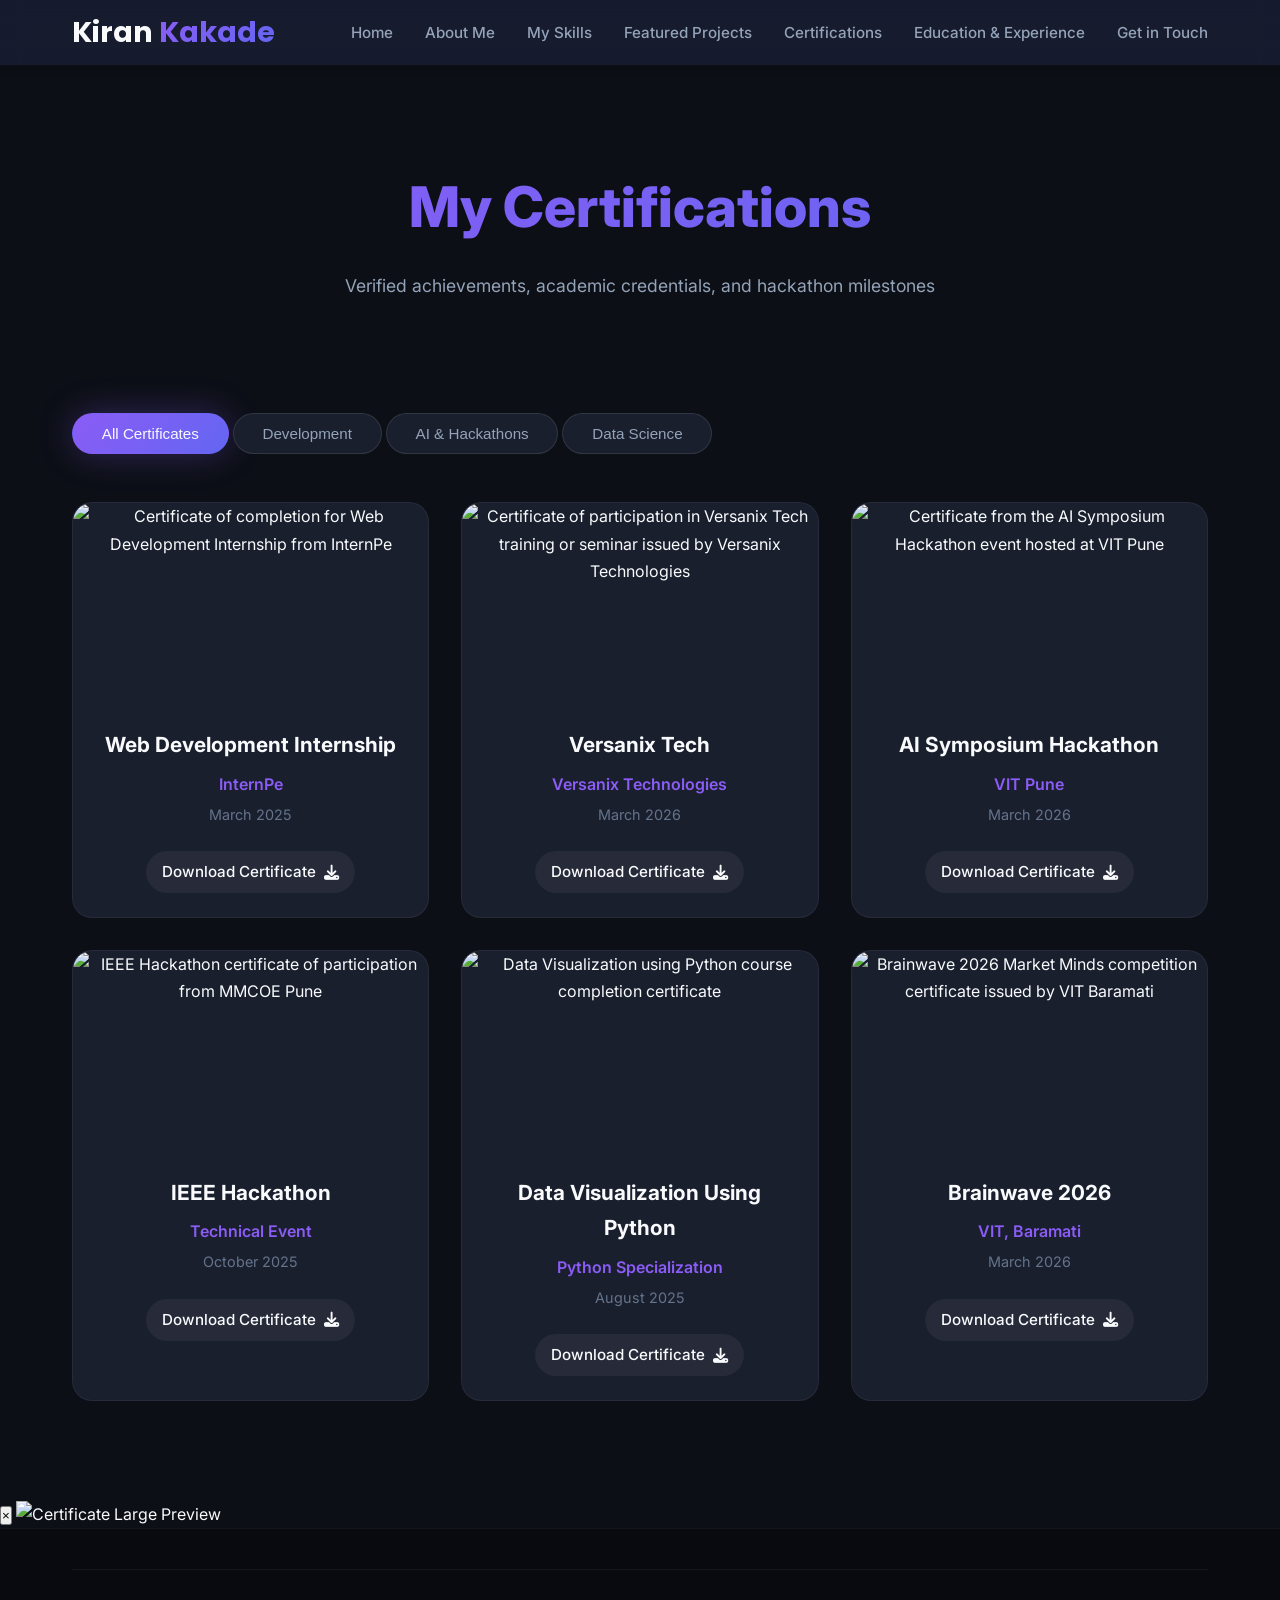
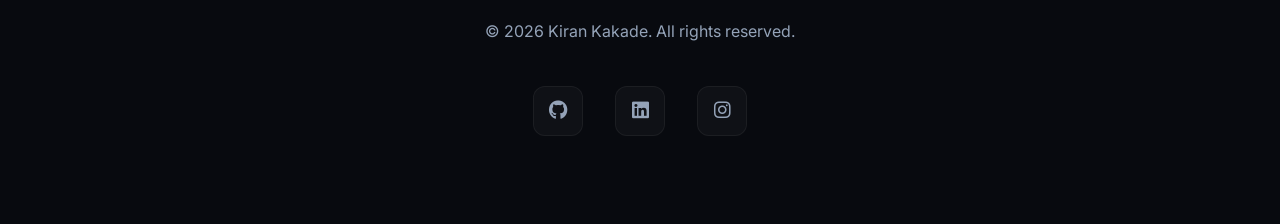
==== certificates.html @ d4ac1c44 "feat: add profile picture kiran.png as website favicon for Google Search results" ====
<!DOCTYPE html>
<html lang="en">

<head>
    <meta charset="UTF-8">
    <meta name="viewport" content="width=device-width, initial-scale=1.0">
    <title>Kiran Kakade | Certifications</title>
    <meta name="description" content="Verified academic certifications, coding credentials, and hackathon achievements of Kiran Kakade.">
    <link rel="icon" type="image/png" href="kiran.png">

    <!-- Google Fonts -->
    <link rel="preconnect" href="https://fonts.googleapis.com">
    <link rel="preconnect" href="https://fonts.gstatic.com" crossorigin>
    <link
        href="https://fonts.googleapis.com/css2?family=Poppins:wght@300;400;500;600;700;800&family=Inter:wght@300;400;500;600;700&display=swap"
        rel="stylesheet">

    <!-- Font Awesome -->
    <link rel="stylesheet" href="https://cdnjs.cloudflare.com/ajax/libs/font-awesome/6.4.0/css/all.min.css">

    <!-- Premium Stylesheet -->
    <link rel="stylesheet" href="style.css">
    
    <style>
        /* Specific Page Hero Style */
        .cert-hero {
            padding-top: 10rem;
            padding-bottom: 3rem;
            text-align: center;
        }
        
        .cert-hero h1 {
            font-size: 3.5rem;
            font-weight: 800;
            background: var(--primary-gradient);
            -webkit-background-clip: text;
            -webkit-text-fill-color: transparent;
            background-clip: text;
            margin-bottom: 1rem;
        }
        
        @media (max-width: 768px) {
            .cert-hero h1 {
                font-size: 2.5rem;
            }
        }
    </style>
</head>

<body>
    <!-- Navbar -->
    <nav class="navbar">
        <div class="container">
            <a href="index.html" class="logo">Kiran <span>Kakade</span></a>

            <ul class="nav-menu">
                <li><a href="index.html#home">Home</a></li>
                <li><a href="index.html#about">About Me</a></li>
                <li><a href="index.html#skills">My Skills</a></li>
                <li><a href="index.html#projects">Featured Projects</a></li>
                <li><a href="certificates.html" class="active">Certifications</a></li>
                <li><a href="index.html#experience">Education & Experience</a></li>
                <li><a href="index.html#contact">Get in Touch</a></li>
            </ul>


            <div class="hamburger">
                <span></span>
                <span></span>
                <span></span>
            </div>
        </div>
    </nav>

    <!-- Hero Header -->
    <header class="cert-hero">
        <div class="container">
            <h1>My Certifications</h1>
            <p class="section-subtitle">Verified achievements, academic credentials, and hackathon milestones</p>
        </div>
    </header>

    <!-- Certifications Gallery Section -->
    <main class="certificates" style="padding-top: 1rem;">
        <div class="container">
            
            <!-- Category Filter Tabs -->
            <div class="filter-container">
                <button class="filter-btn active" data-filter="all">All Certificates</button>
                <button class="filter-btn" data-filter="dev">Development</button>
                <button class="filter-btn" data-filter="ai-hackathon">AI & Hackathons</button>
                <button class="filter-btn" data-filter="data-science">Data Science</button>
            </div>

            <!-- Gallery Grid -->
            <div class="certificates-grid">
                <!-- Certificate 1: InternPe -->
                <div class="certificate-card" data-category="dev">
                    <div class="certificate-image">
                        <img src="internpe-completion-certificate.jpg" alt="Certificate of completion for Web Development Internship from InternPe">
                        <div class="cert-overlay">
                            <button class="overlay-btn view-cert-trigger" data-img="internpe-completion-certificate.jpg" aria-label="View Certificate"><i class="fas fa-eye"></i></button>
                        </div>
                    </div>
                    <div class="cert-info">
                        <h3>Web Development Internship</h3>
                        <p class="issuer">InternPe</p>
                        <p class="date">March 2025</p>
                        <a href="internpe-completion-certificate.jpg" download="InternPe_Web_Development_Certificate.jpg"
                            class="cert-link">Download Certificate <i class="fas fa-download"></i></a>
                    </div>
                </div>

                <!-- Certificate 2: Versanix Tech -->
                <div class="certificate-card" data-category="dev">
                    <div class="certificate-image">
                        <img src="versanix-tech-certificate.jpeg" alt="Certificate of participation in Versanix Tech training or seminar issued by Versanix Technologies">
                        <div class="cert-overlay">
                            <button class="overlay-btn view-cert-trigger" data-img="versanix-tech-certificate.jpeg" aria-label="View Certificate"><i class="fas fa-eye"></i></button>
                        </div>
                    </div>
                    <div class="cert-info">
                        <h3>Versanix Tech</h3>
                        <p class="issuer">Versanix Technologies</p>
                        <p class="date">March 2026</p>
                        <a href="versanix-tech-certificate.jpeg" download="Versanix_Tech_Certificate.jpeg"
                            class="cert-link">Download Certificate <i class="fas fa-download"></i></a>
                    </div>
                </div>

                <!-- Certificate 3: AI Symposium Hackathon -->
                <div class="certificate-card" data-category="ai-hackathon">
                    <div class="certificate-image">
                        <img src="vit-hackathon-certificate.jpeg" alt="Certificate from the AI Symposium Hackathon event hosted at VIT Pune">
                        <div class="cert-overlay">
                            <button class="overlay-btn view-cert-trigger" data-img="vit-hackathon-certificate.jpeg" aria-label="View Certificate"><i class="fas fa-eye"></i></button>
                        </div>
                    </div>
                    <div class="cert-info">
                        <h3>AI Symposium Hackathon</h3>
                        <p class="issuer">VIT Pune</p>
                        <p class="date">March 2026</p>
                        <a href="vit-hackathon-certificate.jpeg" download="AI_Symposium_Hackathon_Certificate.jpeg"
                            class="cert-link">Download Certificate <i class="fas fa-download"></i></a>
                    </div>
                </div>

                <!-- Certificate 4: IEEE Hackathon -->
                <div class="certificate-card" data-category="ai-hackathon">
                    <div class="certificate-image">
                        <img src="ieee-hackathon-certificate.jpg" alt="IEEE Hackathon certificate of participation from MMCOE Pune">
                        <div class="cert-overlay">
                            <button class="overlay-btn view-cert-trigger" data-img="ieee-hackathon-certificate.jpg" aria-label="View Certificate"><i class="fas fa-eye"></i></button>
                        </div>
                    </div>
                    <div class="cert-info">
                        <h3>IEEE Hackathon</h3>
                        <p class="issuer">Technical Event</p>
                        <p class="date">October 2025</p>
                        <a href="ieee-hackathon-certificate.jpg" download="IEEE_Hackathon_Certificate.jpg" class="cert-link">Download Certificate <i
                                class="fas fa-download"></i></a>
                    </div>
                </div>

                <!-- Certificate 5: Data Visualization Python -->
                <div class="certificate-card" data-category="data-science">
                    <div class="certificate-image">
                        <img src="data-visualization-python-certificate.png" alt="Data Visualization using Python course completion certificate">
                        <div class="cert-overlay">
                            <button class="overlay-btn view-cert-trigger" data-img="data-visualization-python-certificate.png" aria-label="View Certificate"><i class="fas fa-eye"></i></button>
                        </div>
                    </div>
                    <div class="cert-info">
                        <h3>Data Visualization Using Python</h3>
                        <p class="issuer">Python Specialization</p>
                        <p class="date">August 2025</p>
                        <a href="data-visualization-python-certificate.png"
                            download="Data_Visualization_Using_Python_Certificate.png" class="cert-link">Download Certificate <i
                                class="fas fa-download"></i></a>
                    </div>
                </div>

                <!-- Certificate 6: Brainwave Market Minds -->
                <div class="certificate-card" data-category="ai-hackathon">
                    <div class="certificate-image">
                        <img src="vidya-pratishthan-market-minds-certificate.jpeg" alt="Brainwave 2026 Market Minds competition certificate issued by VIT Baramati">
                        <div class="cert-overlay">
                            <button class="overlay-btn view-cert-trigger" data-img="vidya-pratishthan-market-minds-certificate.jpeg" aria-label="View Certificate"><i class="fas fa-eye"></i></button>
                        </div>
                    </div>
                    <div class="cert-info">
                        <h3>Brainwave 2026</h3>
                        <p class="issuer">VIT, Baramati</p>
                        <p class="date">March 2026</p>
                        <a href="vidya-pratishthan-market-minds-certificate.jpeg" download="Brainwave_2026_Certificate.jpeg"
                            class="cert-link">Download Certificate <i class="fas fa-download"></i></a>
                    </div>
                </div>
            </div>
        </div>
    </main>

    <!-- Lightbox Modal -->
    <div class="lightbox-modal" id="lightboxModal">
        <div class="lightbox-content">
            <button class="lightbox-close" id="lightboxClose" aria-label="Close Lightbox">&times;</button>
            <img src="" alt="Certificate Large Preview" class="lightbox-img" id="lightboxImg">
        </div>
    </div>

    <!-- Footer -->
    <footer>
        <div class="container">
            <div class="footer-bottom">
                <p>&copy; <span id="copyright-year"></span> Kiran Kakade. All rights reserved.</p>
                <div class="footer-icons">
                    <a href="https://github.com/kakadekiran7875" target="_blank"><i class="fab fa-github"></i></a>
                    <a href="https://www.linkedin.com/in/kiran-kakade-1a30ab2aa" target="_blank"><i
                            class="fab fa-linkedin"></i></a>
                    <a href="https://www.instagram.com/kakade_kiran_2211_/" target="_blank"><i
                            class="fab fa-instagram"></i></a>
                </div>
            </div>
        </div>
    </footer>

    <!-- Scroll to Top -->
    <a href="#" class="scroll-to-top"><i class="fas fa-arrow-up"></i></a>

    <!-- Scripts -->
    <script>
        // Hamburger Menu Toggle
        const hamburger = document.querySelector('.hamburger');
        const navMenu = document.querySelector('.nav-menu');

        hamburger.addEventListener('click', () => {
            hamburger.classList.toggle('active');
            navMenu.classList.toggle('active');
        });

        document.querySelectorAll('.nav-menu a').forEach(link => {
            link.addEventListener('click', () => {
                hamburger.classList.remove('active');
                navMenu.classList.remove('active');
            });
        });


        // Dynamic Copyright Year
        document.getElementById('copyright-year').textContent = new Date().getFullYear();

        // Navbar & Scroll to Top Visibility
        window.addEventListener('scroll', () => {
            const navbar = document.querySelector('.navbar');
            const scrollToTop = document.querySelector('.scroll-to-top');
            
            if (window.scrollY > 50) {
                navbar.classList.add('scrolled');
            } else {
                navbar.classList.remove('scrolled');
            }

            if (window.scrollY > 300) {
                scrollToTop.classList.add('visible');
            } else {
                scrollToTop.classList.remove('visible');
            }
        });

        // Category Filtering Logic
        const filterBtns = document.querySelectorAll('.filter-btn');
        const certCards = document.querySelectorAll('.certificate-card');

        filterBtns.forEach(btn => {
            btn.addEventListener('click', () => {
                // Set active button style
                filterBtns.forEach(b => b.classList.remove('active'));
                btn.classList.add('active');

                const filterValue = btn.getAttribute('data-filter');

                certCards.forEach(card => {
                    const cardCategory = card.getAttribute('data-category');
                    if (filterValue === 'all' || cardCategory === filterValue) {
                        card.classList.remove('hidden');
                    } else {
                        card.classList.add('hidden');
                    }
                });
            });
        });

        // Lightbox Modal Logic
        const lightboxModal = document.getElementById('lightboxModal');
        const lightboxImg = document.getElementById('lightboxImg');
        const lightboxClose = document.getElementById('lightboxClose');
        const viewCertTriggers = document.querySelectorAll('.view-cert-trigger');

        viewCertTriggers.forEach(trigger => {
            trigger.addEventListener('click', (e) => {
                e.stopPropagation();
                const imgSrc = trigger.getAttribute('data-img');
                lightboxImg.src = imgSrc;
                lightboxModal.classList.add('active');
                document.body.style.overflow = 'hidden'; // Stop scrolling behind modal
            });
        });

        // Click image inside certificate image wrapper as well to trigger lightbox
        document.querySelectorAll('.certificate-image img').forEach(img => {
            img.style.cursor = 'zoom-in';
            img.addEventListener('click', () => {
                const imgSrc = img.getAttribute('src');
                lightboxImg.src = imgSrc;
                lightboxModal.classList.add('active');
                document.body.style.overflow = 'hidden';
            });
        });

        // Close lightbox modal
        function closeLightbox() {
            lightboxModal.classList.remove('active');
            document.body.style.overflow = '';
        }

        lightboxClose.addEventListener('click', closeLightbox);
        lightboxModal.addEventListener('click', (e) => {
            if (e.target === lightboxModal || e.target.classList.contains('lightbox-content')) {
                closeLightbox();
            }
        });
        
        // Escape key to close modal
        document.addEventListener('keydown', (e) => {
            if (e.key === 'Escape' && lightboxModal.classList.contains('active')) {
                closeLightbox();
            }
        });
    </script>
</body>

</html>
---- style.css ----
/* Import Google Font */
@import url('https://fonts.googleapis.com/css2?family=Poppins:wght@300;400;500;600;700;800&family=Inter:wght@300;400;500;600;700&display=swap');

/* CSS Variables */
:root {
    --background-color: #0c0f16;
    --background-secondary: #080a0f;
    --card-color: #1a1f2e;
    --card-hover: #22293d;
    --primary-color: #8b5cf6;
    --primary-gradient: linear-gradient(135deg, #8b5cf6 0%, #6366f1 100%);
    --accent-gradient: linear-gradient(135deg, #e5e7eb 0%, #9ca3af 100%);
    --blue-gradient: linear-gradient(135deg, #cbd5e1 0%, #94a3b8 100%);
    --green-gradient: linear-gradient(135deg, #2dd4bf 0%, #10b981 100%);
    --text-color: #f8fafc;
    --text-secondary: #94a3b8;
    --text-muted: #64748b;
    --shadow-sm: 0 2px 10px rgba(0, 0, 0, 0.2);
    --shadow-md: 0 4px 25px rgba(0, 0, 0, 0.4);
    --shadow-lg: 0 10px 50px rgba(0, 0, 0, 0.6);
    --shadow-glow: 0 0 35px rgba(139, 92, 246, 0.3);
    --transition: all 0.4s cubic-bezier(0.25, 1, 0.5, 1);
}

/* Global Styles */
* {
    margin: 0;
    padding: 0;
    box-sizing: border-box;
}

html {
    scroll-behavior: smooth;
    overflow-x: hidden;
}

body {
    font-family: 'Inter', 'Poppins', sans-serif;
    background: var(--background-color);
    color: var(--text-color);
    line-height: 1.7;
    overflow-x: hidden;
}

.container {
    max-width: 1200px;
    margin: 0 auto;
    padding: 0 2rem;
}

/* Section Styling */
section {
    padding: 5rem 0;
    position: relative;
}

section h2 {
    text-align: center;
    font-size: 3rem;
    font-weight: 800;
    margin-bottom: 1rem;
    background: var(--primary-gradient);
    -webkit-background-clip: text;
    -webkit-text-fill-color: transparent;
    background-clip: text;
    position: relative;
}

.section-subtitle {
    text-align: center;
    color: var(--text-secondary);
    font-size: 1.1rem;
    margin-bottom: 3rem;
    font-weight: 400;
}

/* Navbar */
.navbar {
    position: fixed;
    top: 0;
    left: 0;
    width: 100%;
    z-index: 1000;
    transition: var(--transition);
    background: rgba(26, 31, 53, 0.8);
    backdrop-filter: blur(10px);
    box-shadow: 0 2px 10px rgba(0, 0, 0, 0.1);
    padding: 0.5rem 0;
}

.navbar .container {
    display: flex;
    justify-content: space-between;
    align-items: center;
}

.navbar.scrolled {
    background: rgba(26, 31, 53, 0.95);
    backdrop-filter: blur(20px);
    box-shadow: var(--shadow-md);
    border-bottom: 1px solid rgba(255, 255, 255, 0.1);
}

.logo {
    font-size: 1.8rem;
    font-weight: 700;
    color: var(--text-color);
    text-decoration: none;
    font-family: 'Poppins', sans-serif;
}

.logo span {
    background: var(--primary-gradient);
    -webkit-background-clip: text;
    -webkit-text-fill-color: transparent;
    background-clip: text;
}

.nav-menu {
    display: flex;
    list-style: none;
    gap: 2rem;
}

.nav-menu li a {
    color: var(--text-secondary);
    text-decoration: none;
    font-weight: 500;
    font-size: 0.95rem;
    transition: var(--transition);
    position: relative;
    padding: 0.5rem 0;
}

.nav-menu li a::after {
    content: '';
    position: absolute;
    bottom: 0;
    left: 0;
    width: 0;
    height: 2px;
    background: var(--primary-gradient);
    transition: width 0.3s ease;
}

.nav-menu li a:hover {
    color: var(--text-color);
}

.nav-menu li a:hover::after {
    width: 100%;
}

/* Hamburger Menu */
.hamburger {
    display: none;
    flex-direction: column;
    cursor: pointer;
    gap: 5px;
}

.hamburger span {
    width: 25px;
    height: 3px;
    background: var(--text-color);
    border-radius: 3px;
    transition: var(--transition);
}

.hamburger.active span:nth-child(1) {
    transform: rotate(45deg) translate(8px, 8px);
}

.hamburger.active span:nth-child(2) {
    opacity: 0;
}

.hamburger.active span:nth-child(3) {
    transform: rotate(-45deg) translate(7px, -7px);
}

/* Hero Section */
.hero {
    min-height: 100vh;
    display: flex;
    align-items: center;
    justify-content: center;
    text-align: center;
    position: relative;
    overflow: hidden;
    background: var(--background-color);
    padding: 2rem;
}

.hero-background {
    position: absolute;
    top: 0;
    left: 0;
    width: 100%;
    height: 100%;
    z-index: 0;
    overflow: hidden;
}

.gradient-circle {
    position: absolute;
    border-radius: 50%;
    filter: blur(80px);
    opacity: 0.3;
    animation: float 20s infinite ease-in-out;
}

.circle-1 {
    width: 500px;
    height: 500px;
    background: linear-gradient(135deg, rgba(139, 92, 246, 0.6), rgba(99, 102, 241, 0.6));
    top: -10%;
    left: -10%;
    animation-delay: 0s;
}

.circle-2 {
    width: 400px;
    height: 400px;
    background: linear-gradient(135deg, rgba(56, 189, 248, 0.5), rgba(45, 212, 191, 0.5));
    bottom: -10%;
    right: -10%;
    animation-delay: 5s;
}

.circle-3 {
    width: 350px;
    height: 350px;
    background: linear-gradient(135deg, rgba(16, 185, 129, 0.4), rgba(14, 165, 233, 0.4));
    top: 50%;
    left: 50%;
    transform: translate(-50%, -50%);
    animation-delay: 10s;
}

@keyframes float {
    0%, 100% { transform: translate(0, 0) scale(1); }
    25% { transform: translate(20px, -20px) scale(1.05); }
    50% { transform: translate(30px, -30px) scale(1.1); }
    75% { transform: translate(-20px, 20px) scale(0.9); }
}

.hero-content {
    position: relative;
    z-index: 1;
    max-width: 900px;
}

.hero-greeting {
    font-size: 1.3rem;
    color: var(--text-secondary);
    margin-bottom: 1rem;
    font-weight: 400;
}

.hero-content h1 {
    font-size: 4.5rem;
    font-weight: 800;
    margin-bottom: 1.5rem;
    line-height: 1.2;
}

.hero .highlight {
    background: var(--primary-gradient);
    -webkit-background-clip: text;
    -webkit-text-fill-color: transparent;
    background-clip: text;
    display: inline-block;
}

.typewriter {
    font-size: 1.5rem;
    color: var(--text-secondary);
    margin-bottom: 1rem;
    font-weight: 500;
    min-height: 2rem;
}

.hero-description {
    font-size: 1.1rem;
    color: var(--text-muted);
    margin-bottom: 2.5rem;
    max-width: 600px;
    margin-left: auto;
    margin-right: auto;
}

.hero-buttons {
    display: flex;
    gap: 1.5rem;
    justify-content: center;
    flex-wrap: wrap;
    margin-bottom: 3rem;
}

.btn {
    padding: 1rem 2.5rem;
    border-radius: 50px;
    text-decoration: none;
    font-weight: 600;
    font-size: 1rem;
    transition: var(--transition);
    display: inline-flex;
    align-items: center;
    gap: 0.5rem;
    border: none;
    cursor: pointer;
}

.btn-primary {
    background: var(--primary-gradient);
    color: var(--text-color);
    box-shadow: var(--shadow-glow);
}

.btn-primary:hover {
    transform: translateY(-3px);
    box-shadow: 0 10px 40px rgba(102, 126, 234, 0.6);
}

.btn-secondary {
    background: transparent;
    color: var(--text-color);
    border: 2px solid rgba(255, 255, 255, 0.2);
}

.btn-secondary:hover {
    background: rgba(255, 255, 255, 0.1);
    border-color: rgba(255, 255, 255, 0.4);
    transform: translateY(-3px);
}

.btn-download {
    background: var(--green-gradient);
    color: var(--text-color);
}

.btn-download:hover {
    transform: translateY(-3px);
    box-shadow: 0 10px 30px rgba(67, 233, 123, 0.4);
}

.btn-linkedin {
    background: #0077b5;
    color: #fff;
    border: none;
    box-shadow: 0 0 15px rgba(0, 119, 181, 0.3);
}

.btn-linkedin:hover {
    transform: translateY(-3px);
    box-shadow: 0 10px 30px rgba(0, 119, 181, 0.5);
    background: #0088cc;
}

.hero-socials {
    display: flex;
    gap: 2rem;
    justify-content: center;
}

.hero-socials a {
    width: 55px;
    height: 55px;
    background: rgba(255, 255, 255, 0.03);
    border: 1px solid rgba(255, 255, 255, 0.05);
    border-radius: 12px;
    display: flex;
    align-items: center;
    justify-content: center;
    color: var(--text-secondary);
    transition: all 0.4s cubic-bezier(0.175, 0.885, 0.32, 1.275);
    text-decoration: none;
    font-size: 1.4rem;
}

/* Branded Hover Effects for Hero Socials */
.hero-socials a:hover {
    transform: translateY(-8px) scale(1.1);
    color: #fff;
    border-color: transparent;
}

.hero-socials a[href*="github"]:hover {
    background: #333;
    box-shadow: 0 0 20px rgba(51, 51, 51, 0.4);
}

.hero-socials a[href*="linkedin"]:hover {
    background: #0077b5;
    box-shadow: 0 0 20px rgba(0, 119, 181, 0.4);
}

.hero-socials a[href*="instagram"]:hover {
    background: linear-gradient(45deg, #f09433 0%, #e6683c 25%, #dc2743 50%, #cc2366 75%, #bc1888 100%);
    box-shadow: 0 0 20px rgba(220, 39, 67, 0.4);
}

.scroll-indicator {
    position: absolute;
    bottom: 2rem;
    left: 50%;
    transform: translateX(-50%);
    display: flex;
    flex-direction: column;
    gap: 5px;
    opacity: 0.5;
}

.scroll-indicator span {
    width: 2px;
    height: 15px;
    background: var(--text-secondary);
    animation: scroll 1.5s infinite;
}

.scroll-indicator span:nth-child(2) {
    animation-delay: 0.2s;
}

.scroll-indicator span:nth-child(3) {
    animation-delay: 0.4s;
}

@keyframes scroll {
    0%, 100% { opacity: 0.3; transform: scaleY(0.5); }
    50% { opacity: 1; transform: scaleY(1); }
}

/* About Section */
.about-content {
    display: grid;
    grid-template-columns: 1fr 2fr;
    align-items: start;
    gap: 4rem;
}

.profile-section {
    position: relative;
}

.profile-image {
    position: relative;
    width: 320px;
    max-width: 100%;
    margin: 0 auto;
}

.profile-image img {
    width: 100%;
    height: auto;
    border-radius: 8px;
    display: block;
    border: 1px solid var(--primary-color);
    box-shadow: var(--shadow-lg);
    transition: var(--transition);
    filter: brightness(1.05) contrast(1.02);
}

.profile-image:hover img {
    transform: translateY(-5px);
    box-shadow: 0 10px 40px rgba(139, 92, 246, 0.4);
}

.profile-overlay {
    position: absolute;
    top: 50%;
    left: 50%;
    transform: translate(-50%, -50%);
    width: 80px;
    height: 80px;
    background: var(--primary-gradient);
    border-radius: 50%;
    display: flex;
    align-items: center;
    justify-content: center;
    opacity: 0;
    transition: var(--transition);
}

.profile-image:hover .profile-overlay {
    opacity: 0.9;
}

.profile-overlay i {
    font-size: 2rem;
    color: var(--text-color);
}

.about-text h3 {
    font-size: 2rem;
    margin-bottom: 1.5rem;
    background: var(--blue-gradient);
    -webkit-background-clip: text;
    -webkit-text-fill-color: transparent;
    background-clip: text;
}

.about-text p {
    color: var(--text-secondary);
    font-size: 1.05rem;
    margin-bottom: 1rem;
    line-height: 1.8;
}

.about-stats {
    display: grid;
    grid-template-columns: repeat(4, 1fr);
    gap: 1.5rem;
    margin: 2.5rem 0;
}

.stat-item {
    background: var(--card-color);
    padding: 1.5rem;
    border-radius: 15px;
    text-align: center;
    transition: var(--transition);
    border: 1px solid rgba(255, 255, 255, 0.05);
}

.stat-item:hover {
    background: var(--card-hover);
    transform: translateY(-5px);
    box-shadow: var(--shadow-md);
}

.stat-item i {
    font-size: 2rem;
    background: var(--primary-gradient);
    -webkit-background-clip: text;
    -webkit-text-fill-color: transparent;
    background-clip: text;
    margin-bottom: 0.5rem;
}

.stat-item h4 {
    font-size: 2rem;
    font-weight: 700;
    margin-bottom: 0.3rem;
    color: var(--text-color);
}

.stat-item p {
    font-size: 0.9rem;
    color: var(--text-muted);
    margin: 0;
}

/* Skills Section */
.skills-categories {
    display: grid;
    grid-template-columns: repeat(auto-fit, minmax(300px, 1fr));
    gap: 2.5rem;
}

.skill-category {
    background: var(--card-color);
    padding: 2rem;
    border-radius: 20px;
    border: 1px solid rgba(255, 255, 255, 0.05);
    transition: var(--transition);
}

.skill-category:hover {
    background: var(--card-hover);
    transform: translateY(-5px);
    box-shadow: var(--shadow-md);
}

.skill-category h3 {
    font-size: 1.3rem;
    margin-bottom: 1.5rem;
    color: var(--text-color);
    display: flex;
    align-items: center;
    gap: 0.8rem;
}

.skill-category h3 i {
    font-size: 1.5rem;
    background: var(--primary-gradient);
    -webkit-background-clip: text;
    -webkit-text-fill-color: transparent;
    background-clip: text;
}

.skills-grid {
    display: grid;
    grid-template-columns: repeat(auto-fill, minmax(100px, 1fr));
    gap: 1rem;
    margin-top: 1rem;
}

.skill-box {
    background: rgba(255, 255, 255, 0.03);
    border: 1px solid rgba(255, 255, 255, 0.05);
    border-radius: 14px;
    padding: 1.2rem 0.8rem;
    display: flex;
    flex-direction: column;
    align-items: center;
    justify-content: center;
    gap: 0.8rem;
    transition: var(--transition);
    cursor: pointer;
    position: relative;
    overflow: hidden;
}

.skill-box::before {
    content: '';
    position: absolute;
    top: -50%;
    left: -50%;
    width: 200%;
    height: 200%;
    background: radial-gradient(circle, rgba(139, 92, 246, 0.15) 0%, transparent 60%);
    opacity: 0;
    transition: var(--transition);
    transform: scale(0.5);
    z-index: 0;
}

.skill-box:hover::before {
    opacity: 1;
    transform: scale(1);
}

.skill-box:hover {
    transform: translateY(-8px);
    background: rgba(255, 255, 255, 0.08);
    border-color: rgba(139, 92, 246, 0.4);
    box-shadow: 0 15px 30px rgba(0, 0, 0, 0.3), inset 0 0 20px rgba(139, 92, 246, 0.1);
}

/* Skill Icons New Logic: Monochrome to Brand Color on Hover */
.skill-icon {
    font-size: 2.5rem;
    color: var(--text-muted); /* Uniform soft color by default */
    transition: all 0.4s cubic-bezier(0.25, 1, 0.5, 1);
    position: relative;
    z-index: 1;
    filter: drop-shadow(0 0 5px rgba(255, 255, 255, 0.05));
}

.skill-box:hover .skill-icon {
    transform: scale(1.15) translateY(-5px);
}

/* Brand colors on hover */
.skill-box:hover .fa-html5 { color: #E34F26; filter: drop-shadow(0 0 12px rgba(227, 79, 38, 0.6)); }
.skill-box:hover .fa-css3-alt { color: #1572B6; filter: drop-shadow(0 0 12px rgba(21, 114, 182, 0.6)); }
.skill-box:hover .fa-js { color: #F7DF1E; filter: drop-shadow(0 0 12px rgba(247, 223, 30, 0.6)); }
.skill-box:hover .fa-react { color: #61DAFB; filter: drop-shadow(0 0 12px rgba(97, 218, 251, 0.6)); }
.skill-box:hover .fa-bootstrap { color: #7952B3; filter: drop-shadow(0 0 12px rgba(121, 82, 179, 0.6)); }
.skill-box:hover .fa-node-js { color: #339933; filter: drop-shadow(0 0 12px rgba(51, 153, 51, 0.6)); }
.skill-box:hover .fa-database { color: #47A248; filter: drop-shadow(0 0 12px rgba(71, 162, 72, 0.6)); }
.skill-box:hover .fa-java { color: #007396; filter: drop-shadow(0 0 12px rgba(0, 115, 150, 0.6)); }
.skill-box:hover .fa-network-wired { color: #00d2ff; filter: drop-shadow(0 0 12px rgba(0, 210, 255, 0.6)); }
.skill-box:hover .fa-git-alt { color: #F05032; filter: drop-shadow(0 0 12px rgba(240, 80, 50, 0.6)); }
.skill-box:hover .fa-github { color: #ffffff; filter: drop-shadow(0 0 12px rgba(255, 255, 255, 0.6)); }
.skill-box:hover .fa-code { color: #007ACC; filter: drop-shadow(0 0 12px rgba(0, 122, 204, 0.6)); }
.skill-box:hover .fa-python { color: #3776AB; filter: drop-shadow(0 0 12px rgba(55, 118, 171, 0.6)); }

.skill-name {
    font-size: 0.9rem;
    font-weight: 500;
    color: var(--text-secondary);
    position: relative;
    z-index: 1;
    transition: var(--transition);
    text-align: center;
}

.skill-box:hover .skill-name {
    color: var(--text-color);
}

/* AI & Data Skills Section */
.ai-skills {
    background: var(--background-secondary);
}

.text-green {
    color: #10b981 !important;
    background: none !important;
    -webkit-text-fill-color: #10b981 !important;
}

.ai-skills-container {
    display: grid;
    grid-template-columns: repeat(auto-fit, minmax(280px, 1fr));
    gap: 2rem;
    margin-top: 3rem;
}

.ai-skill-card {
    background: rgba(255, 255, 255, 0.03);
    border: 1px solid rgba(16, 185, 129, 0.2);
    border-radius: 16px;
    padding: 2.5rem 2rem;
    transition: var(--transition);
    position: relative;
    overflow: hidden;
    display: flex;
    flex-direction: column;
    align-items: flex-start;
}

.ai-skill-card::before {
    content: '';
    position: absolute;
    top: 0;
    left: 0;
    width: 4px;
    height: 100%;
    background: #10b981;
    transition: var(--transition);
}

.ai-skill-card:hover {
    transform: translateY(-10px);
    background: rgba(16, 185, 129, 0.05);
    border-color: rgba(16, 185, 129, 0.5);
    box-shadow: 0 15px 30px rgba(0, 0, 0, 0.3), 0 0 20px rgba(16, 185, 129, 0.15);
}

.ai-skill-card:hover::before {
    width: 100%;
    opacity: 0.05;
}

.ai-icon-wrapper {
    width: 60px;
    height: 60px;
    background: rgba(16, 185, 129, 0.1);
    border-radius: 12px;
    display: flex;
    align-items: center;
    justify-content: center;
    margin-bottom: 1.5rem;
    border: 1px solid rgba(16, 185, 129, 0.2);
    transition: var(--transition);
}

.ai-skill-card:hover .ai-icon-wrapper {
    background: #10b981;
    border-color: #10b981;
    transform: scale(1.1) rotate(5deg);
    box-shadow: 0 0 15px rgba(16, 185, 129, 0.5);
}

.ai-icon-wrapper i {
    font-size: 1.8rem;
    color: #10b981;
    transition: var(--transition);
}

.ai-skill-card:hover .ai-icon-wrapper i {
    color: #ffffff;
}

.ai-skill-card h3 {
    color: #ffffff;
    font-size: 1.4rem;
    margin-bottom: 1rem;
    font-weight: 600;
}

.ai-skill-card p {
    color: var(--text-secondary);
    font-size: 0.95rem;
    line-height: 1.6;
    margin: 0;
    transition: var(--transition);
}

.ai-skill-card:hover p {
    color: rgba(255, 255, 255, 0.9);
}

/* Projects Section */
.project-filters {
    display: flex;
    justify-content: center;
    gap: 1rem;
    margin-bottom: 3rem;
    flex-wrap: wrap;
}

.filter-btn {
    padding: 0.7rem 1.8rem;
    background: var(--card-color);
    color: var(--text-secondary);
    border: 1px solid rgba(255, 255, 255, 0.1);
    border-radius: 50px;
    cursor: pointer;
    font-weight: 500;
    font-size: 0.95rem;
    transition: var(--transition);
}

.filter-btn:hover {
    background: var(--card-hover);
    color: var(--text-color);
}

.filter-btn.active {
    background: var(--primary-gradient);
    color: var(--text-color);
    border-color: transparent;
    box-shadow: var(--shadow-glow);
}

.projects-grid {
    display: grid;
    grid-template-columns: repeat(auto-fill, minmax(350px, 1fr));
    gap: 2.5rem;
}

.project-card {
    background: rgba(255, 255, 255, 0.03);
    border-radius: 24px;
    overflow: hidden;
    border: 1px solid rgba(255, 255, 255, 0.05);
    transition: all 0.5s cubic-bezier(0.4, 0, 0.2, 1);
    backdrop-filter: blur(10px);
    display: flex;
    flex-direction: column;
    height: 100%;
}

.project-card:hover {
    transform: translateY(-12px) scale(1.02);
    box-shadow: 0 20px 40px rgba(0, 0, 0, 0.4), 0 0 20px rgba(139, 92, 246, 0.1);
    border-color: rgba(139, 92, 246, 0.3);
}

.project-image {
    position: relative;
    overflow: hidden;
    height: 240px;
    background: linear-gradient(135deg, rgba(255, 255, 255, 0.95), rgba(240, 244, 255, 1));
    display: flex;
    align-items: center;
    justify-content: center;
    padding: 2rem;
}

.project-image img {
    width: 100%;
    height: 100%;
    object-fit: contain;
    transition: all 0.6s cubic-bezier(0.4, 0, 0.2, 1);
    filter: drop-shadow(0 10px 15px rgba(0, 0, 0, 0.1));
}

.project-card:hover .project-image img {
    transform: scale(1.1) rotate(2deg);
}

.project-overlay {
    position: absolute;
    top: 0;
    left: 0;
    width: 100%;
    height: 100%;
    background: rgba(0, 0, 0, 0.8);
    display: flex;
    align-items: center;
    justify-content: center;
    gap: 1rem;
    opacity: 0;
    transition: var(--transition);
}

.project-card:hover .project-overlay {
    opacity: 1;
}

.overlay-btn {
    width: 50px;
    height: 50px;
    background: var(--primary-gradient);
    border-radius: 50%;
    display: flex;
    align-items: center;
    justify-content: center;
    color: var(--text-color);
    font-size: 1.2rem;
    transition: var(--transition);
}

.overlay-btn:hover {
    transform: scale(1.2);
    box-shadow: var(--shadow-glow);
}

.project-info {
    padding: 2rem;
}

.project-info h3 {
    font-size: 1.4rem;
    margin-bottom: 0.8rem;
    color: var(--text-color);
}

.project-info p {
    color: var(--text-secondary);
    font-size: 0.95rem;
    line-height: 1.6;
    margin-bottom: 1rem;
}

.tech-stack {
    display: flex;
    flex-wrap: wrap;
    gap: 0.6rem;
    margin: 1.5rem 0;
}

.tech-stack span {
    padding: 0.5rem 1.2rem;
    border-radius: 50px;
    font-size: 0.8rem;
    font-weight: 600;
    letter-spacing: 0.5px;
    transition: all 0.3s ease;
    text-transform: uppercase;
}

/* Violet Theme Tech Stack */
.tech-stack-violet span {
    background: rgba(139, 92, 246, 0.1);
    color: #a78bfa;
    border: 1px solid rgba(139, 92, 246, 0.2);
}

.project-card:hover .tech-stack-violet span {
    background: rgba(139, 92, 246, 0.2);
    border-color: rgba(139, 92, 246, 0.4);
    color: #c4b5fd;
}

/* Green Theme Tech Stack (Agriculture/Environment) */
.tech-stack-green span {
    background: rgba(16, 185, 129, 0.1);
    color: #34d399;
    border: 1px solid rgba(16, 185, 129, 0.2);
}

.project-card:hover .tech-stack-green span {
    background: rgba(16, 185, 129, 0.2);
    border-color: rgba(16, 185, 129, 0.4);
    color: #6ee7b7;
}

/* Blue Theme Tech Stack (Tools/Utilities) */
.tech-stack-blue span {
    background: rgba(14, 165, 233, 0.1);
    color: #38bdf8;
    border: 1px solid rgba(14, 165, 233, 0.2);
}

.project-card:hover .tech-stack-blue span {
    background: rgba(14, 165, 233, 0.2);
    border-color: rgba(14, 165, 233, 0.4);
    color: #7dd3fc;
}

/* Orange Theme Tech Stack (E-Commerce/Business) */
.tech-stack-orange span {
    background: rgba(245, 158, 11, 0.1);
    color: #fbbf24;
    border: 1px solid rgba(245, 158, 11, 0.2);
}

.project-card:hover .tech-stack-orange span {
    background: rgba(245, 158, 11, 0.2);
    border-color: rgba(245, 158, 11, 0.4);
    color: #fcd34d;
}

.btn-demo {
    background: var(--primary-gradient);
    color: var(--text-color) !important;
    padding: 0.8rem 1.8rem;
    border-radius: 50px;
    font-weight: 600;
    display: inline-flex;
    align-items: center;
    gap: 0.6rem;
    box-shadow: 0 4px 15px rgba(139, 92, 246, 0.3);
    transition: all 0.3s ease;
}

.btn-demo:hover {
    transform: translateY(-3px);
    box-shadow: 0 8px 25px rgba(139, 92, 246, 0.5);
    color: #fff !important;
}

.project-links {
    display: flex;
    gap: 1.5rem;
    margin-top: 1.5rem;
}

.project-links a {
    color: var(--text-secondary);
    text-decoration: none;
    font-weight: 500;
    font-size: 0.9rem;
    transition: var(--transition);
    display: flex;
    align-items: center;
    gap: 0.5rem;
}

.project-links a:hover {
    color: var(--text-color);
    transform: translateX(3px);
}

/* Green Theme additions for Projects Section */
.tech-stack.tech-stack-green span {
    background: rgba(16, 185, 129, 0.1);
    color: #10b981;
    border: 1px solid rgba(16, 185, 129, 0.2);
}

.project-links .btn-demo, .project-links .btn-github {
    padding: 0.6rem 1.2rem;
    border-radius: 8px;
    font-size: 0.9rem;
    font-weight: 600;
    transition: var(--transition);
    display: inline-flex;
    align-items: center;
    justify-content: center;
    gap: 0.5rem;
    text-decoration: none;
}

.project-links .btn-demo {
    background: #10b981;
    color: white !important;
    border: 1px solid #10b981;
}

.project-links .btn-demo:hover {
    background: #059669;
    border-color: #059669;
    transform: translateY(-3px) !important;
    box-shadow: 0 4px 15px rgba(16, 185, 129, 0.3);
}

.project-links .btn-github {
    background: transparent;
    color: white !important;
    border: 1px solid rgba(255, 255, 255, 0.3);
}

.project-links .btn-github:hover {
    background: rgba(255, 255, 255, 0.1);
    border-color: white;
    transform: translateY(-3px) !important;
}

/* Experience Section - Timeline */
/* Experience Section - Timeline Continued */
.timeline {
    position: relative;
    max-width: 1000px;
    margin: 0 auto;
}

.timeline::after {
    content: '';
    position: absolute;
    width: 2px;
    background: rgba(255, 255, 255, 0.1);
    top: 0;
    bottom: 0;
    left: 50%;
    margin-left: -1px;
}

.timeline-item {
    padding: 10px 40px;
    position: relative;
    width: 50%;
}

.timeline-item::after {
    content: '';
    position: absolute;
    width: 20px;
    height: 200px;
    left: 50%;
    transform: translateX(-50%);
    z-index: 1;
}

/* Timeline Dot Replacement */
.timeline-item::before {
    content: '';
    position: absolute;
    width: 20px;
    height: 20px;
    background: var(--background-color);
    border: 3px solid #818cf8;
    border-radius: 50%;
    z-index: 2;
    top: 25px;
    box-shadow: 0 0 15px rgba(129, 140, 248, 0.6);
}

.timeline-item:nth-child(odd) {
    left: 0;
    text-align: right;
}

.timeline-item:nth-child(even) {
    left: 50%;
    text-align: left;
}

.timeline-item:nth-child(odd)::before {
    right: -10px;
}

.timeline-item:nth-child(even)::before {
    left: -10px;
}

.timeline-content {
    padding: 2rem;
    background: #1a1f2e;
    border-radius: 15px;
    border: 1px solid rgba(255, 255, 255, 0.05);
    transition: var(--transition);
}

.timeline-content:hover {
    transform: translateY(-5px);
    background: #22293d;
    border-color: rgba(129, 140, 248, 0.3);
}

.timeline-content h3 {
    color: #818cf8;
    font-size: 1.4rem;
    margin-bottom: 0.5rem;
}

.timeline-content .company {
    font-weight: 700;
    font-size: 1.1rem;
    color: var(--text-color);
    margin-bottom: 0.3rem;
}

.timeline-content .date {
    font-size: 0.9rem;
    color: var(--text-secondary);
    margin-bottom: 1.5rem;
}

.timeline-content p {
    font-size: 0.95rem;
    color: var(--text-secondary);
    line-height: 1.6;
    margin-bottom: 0;
}

.exp-description {
    max-height: 4.8em; /* Roughly 3 lines */
    overflow: hidden;
    transition: max-height 0.5s ease-in-out;
    position: relative;
    margin-bottom: 1.5rem;
}

.exp-description::after {
    content: '';
    position: absolute;
    bottom: 0;
    right: 0;
    width: 30%;
    height: 1.6em;
    background: linear-gradient(to right, transparent, #1a1f2e);
    pointer-events: none;
    transition: opacity 0.3s;
}

.exp-description.expanded {
    max-height: 500px; /* Large enough for full text */
}

.exp-description.expanded::after {
    opacity: 0;
}

.btn-view-more {
    display: inline-block;
    padding: 0.8rem 2rem;
    border: 2px solid rgba(255, 255, 255, 0.1);
    border-radius: 50px;
    color: var(--text-color);
    text-decoration: none;
    font-weight: 600;
    font-size: 0.9rem;
    transition: var(--transition);
}

.btn-view-more:hover {
    background: rgba(255, 255, 255, 0.05);
    border-color: rgba(255, 255, 255, 0.3);
    transform: scale(1.05);
}

@media (max-width: 768px) {
    .timeline::after {
        left: 31px;
    }
    
    .timeline-item {
        width: 100%;
        padding-left: 70px;
        padding-right: 25px;
        text-align: left !important;
    }
    
    .timeline-item::before {
        left: 21px !important;
    }
}

/* Contact Section */
.contact-content {
    display: grid;
    grid-template-columns: 1fr 1fr;
    gap: 4rem;
    margin-top: 3rem;
}

.contact-form {
    display: flex;
    flex-direction: column;
    gap: 1.5rem;
}

.contact-form input,
.contact-form textarea {
    padding: 1rem 1.5rem;
    background: var(--card-color);
    border: 1px solid rgba(255, 255, 255, 0.1);
    border-radius: 10px;
    color: var(--text-color);
    font-family: inherit;
    font-size: 1rem;
    transition: var(--transition);
}

.contact-form input:focus,
.contact-form textarea:focus {
    outline: none;
    border-color: var(--primary-color);
    box-shadow: 0 0 10px rgba(139, 92, 246, 0.2);
}

.contact-form button {
    padding: 1rem 2rem;
    background: var(--primary-gradient);
    color: var(--text-color);
    border: none;
    border-radius: 10px;
    font-size: 1.1rem;
    font-weight: 600;
    cursor: pointer;
    transition: var(--transition);
}

.contact-form button:hover {
    transform: translateY(-3px);
    box-shadow: var(--shadow-glow);
}

#responseMsg {
    margin-top: 1rem;
    font-weight: 500;
    text-align: center;
}

.contact-info {
    display: flex;
    flex-direction: column;
    gap: 2rem;
}

.info-item {
    display: flex;
    align-items: center;
    gap: 1.5rem;
    padding: 1.5rem;
    background: var(--card-color);
    border-radius: 15px;
    border: 1px solid rgba(255, 255, 255, 0.05);
    transition: var(--transition);
}

.info-item:hover {
    transform: translateX(10px);
    background: var(--card-hover);
}

.info-item i {
    font-size: 1.5rem;
    color: var(--primary-color);
    width: 50px;
    height: 50px;
    display: flex;
    align-items: center;
    justify-content: center;
    background: rgba(139, 92, 246, 0.1);
    border-radius: 50%;
}

/* Footer & Other UI Elements */
footer {
    padding: 40px 0;
    background: var(--background-secondary);
    border-top: 1px solid rgba(255, 255, 255, 0.05);
}

.footer-content {
    display: grid;
    grid-template-columns: 2fr 1fr 1fr;
    gap: 4rem;
    margin-bottom: 3rem;
}

.footer-section h3, .footer-section h4 {
    margin-bottom: 1.5rem;
}

.footer-section ul {
    list-style: none;
}

.footer-section ul li {
    margin-bottom: 0.8rem;
}

.footer-section ul li a {
    color: var(--text-secondary);
    text-decoration: none;
    transition: var(--transition);
}

.footer-section ul li a:hover {
    color: var(--primary-color);
    padding-left: 5px;
}

.footer-icons {
    display: flex;
    justify-content: center;
    gap: 2rem;
    margin-top: 2.5rem;
}

.footer-icons a {
    width: 50px;
    height: 50px;
    background: rgba(255, 255, 255, 0.03);
    border: 1px solid rgba(255, 255, 255, 0.05);
    border-radius: 12px;
    display: flex;
    align-items: center;
    justify-content: center;
    color: var(--text-secondary);
    transition: all 0.4s cubic-bezier(0.175, 0.885, 0.32, 1.275);
    text-decoration: none;
    font-size: 1.2rem;
}

/* Individual Brand Hover Effects */
.footer-icons a:hover {
    transform: translateY(-8px) scale(1.1);
    color: #fff;
    border-color: transparent;
}

/* GitHub Hover */
.footer-icons a[href*="github"]:hover {
    background: #333;
    box-shadow: 0 0 20px rgba(51, 51, 51, 0.4);
}

/* LinkedIn Hover */
.footer-icons a[href*="linkedin"]:hover {
    background: #0077b5;
    box-shadow: 0 0 20px rgba(0, 119, 181, 0.4);
}

/* Instagram Hover */
.footer-icons a[href*="instagram"]:hover {
    background: linear-gradient(45deg, #f09433 0%, #e6683c 25%, #dc2743 50%, #cc2366 75%, #bc1888 100%);
    box-shadow: 0 0 20px rgba(220, 39, 67, 0.4);
}

.footer-bottom {
    text-align: center;
    padding: 3rem 0;
    border-top: 1px solid rgba(255, 255, 255, 0.05);
    color: var(--text-secondary);
}

/* Responsive Design */
@media (max-width: 992px) {
    .about-content, .contact-content, .footer-content {
        grid-template-columns: 1fr;
        gap: 2rem;
    }
    .hero-content h1 {
        font-size: 3rem;
    }
}

@media (max-width: 768px) {
    .nav-menu {
        position: fixed;
        left: -100%;
        top: 50px;
        flex-direction: column;
        background: var(--background-secondary);
        width: 100%;
        text-align: center;
        transition: 0.3s;
        padding: 2rem 0;
    }
    .nav-menu.active {
        left: 0;
    }
    .hamburger {
        display: flex;
    }
    .timeline::after {
        left: 31px;
    }
    .timeline-item {
        width: 100%;
        padding-left: 70px;
        padding-right: 25px;
    }
    .timeline-item::after {
        left: 17px;
    }
    .timeline-item:nth-child(even) {
        left: 0;
    }
}

.scroll-to-top {
    position: fixed;
    bottom: 2rem;
    right: 2rem;
    width: 50px;
    height: 50px;
    background: var(--primary-gradient);
    color: white;
    border-radius: 50%;
    display: flex;
    align-items: center;
    justify-content: center;
    text-decoration: none;
    opacity: 0;
    visibility: hidden;
    transition: var(--transition);
    z-index: 999;
}

.scroll-to-top.visible {
    opacity: 1;
    visibility: visible;
}

/* Certificates Section */
.certificates {
    padding: 100px 0;
}

.certificates-grid {
    display: grid;
    grid-template-columns: repeat(auto-fit, minmax(300px, 1fr));
    gap: 2rem;
    margin-top: 3rem;
}

.certificate-card {
    background: var(--card-color);
    padding: 0; /* Remove padding for image layout */
    border-radius: 20px;
    border: 1px solid rgba(255, 255, 255, 0.05);
    text-align: center;
    transition: var(--transition);
    position: relative;
    overflow: hidden;
    display: flex;
    flex-direction: column;
}

.certificate-image {
    position: relative;
    height: 200px;
    overflow: hidden;
}

.certificate-image img {
    width: 100%;
    height: 100%;
    object-fit: cover;
    transition: var(--transition);
}

.certificate-card:hover .certificate-image img {
    transform: scale(1.1);
}

.certificate-card:hover {
    transform: translateY(-10px);
    background: var(--card-hover);
    border-color: rgba(139, 92, 246, 0.3);
    box-shadow: var(--shadow-lg);
}

.cert-overlay {
    position: absolute;
    top: 0;
    left: 0;
    width: 100%;
    height: 100%;
    background: rgba(0, 0, 0, 0.6);
    display: flex;
    align-items: center;
    justify-content: center;
    opacity: 0;
    transition: var(--transition);
}

.certificate-card:hover .cert-overlay {
    opacity: 1;
}

.cert-info {
    padding: 1.5rem;
    flex-grow: 1;
}

.cert-icon {
    font-size: 3rem;
    margin-bottom: 1.5rem;
    background: var(--primary-gradient);
    -webkit-background-clip: text;
    -webkit-text-fill-color: transparent;
    background-clip: text;
    display: inline-block;
}

.certificate-card h3 {
    font-size: 1.3rem;
    margin-bottom: 0.5rem;
    color: var(--text-color);
}

.issuer {
    color: var(--primary-color);
    font-weight: 600;
    margin-bottom: 0.3rem;
}

.certificate-card .date {
    color: var(--text-muted);
    font-size: 0.9rem;
    margin-bottom: 1.5rem;
}

.cert-link {
    color: var(--text-color);
    text-decoration: none;
    font-size: 0.95rem;
    font-weight: 500;
    display: inline-flex;
    align-items: center;
    gap: 0.5rem;
    transition: var(--transition);
    padding: 0.5rem 1rem;
    border-radius: 50px;
    background: rgba(255, 255, 255, 0.05);
}

.cert-link:hover {
    background: var(--primary-gradient);
    color: var(--text-color);
    transform: scale(1.05);
}
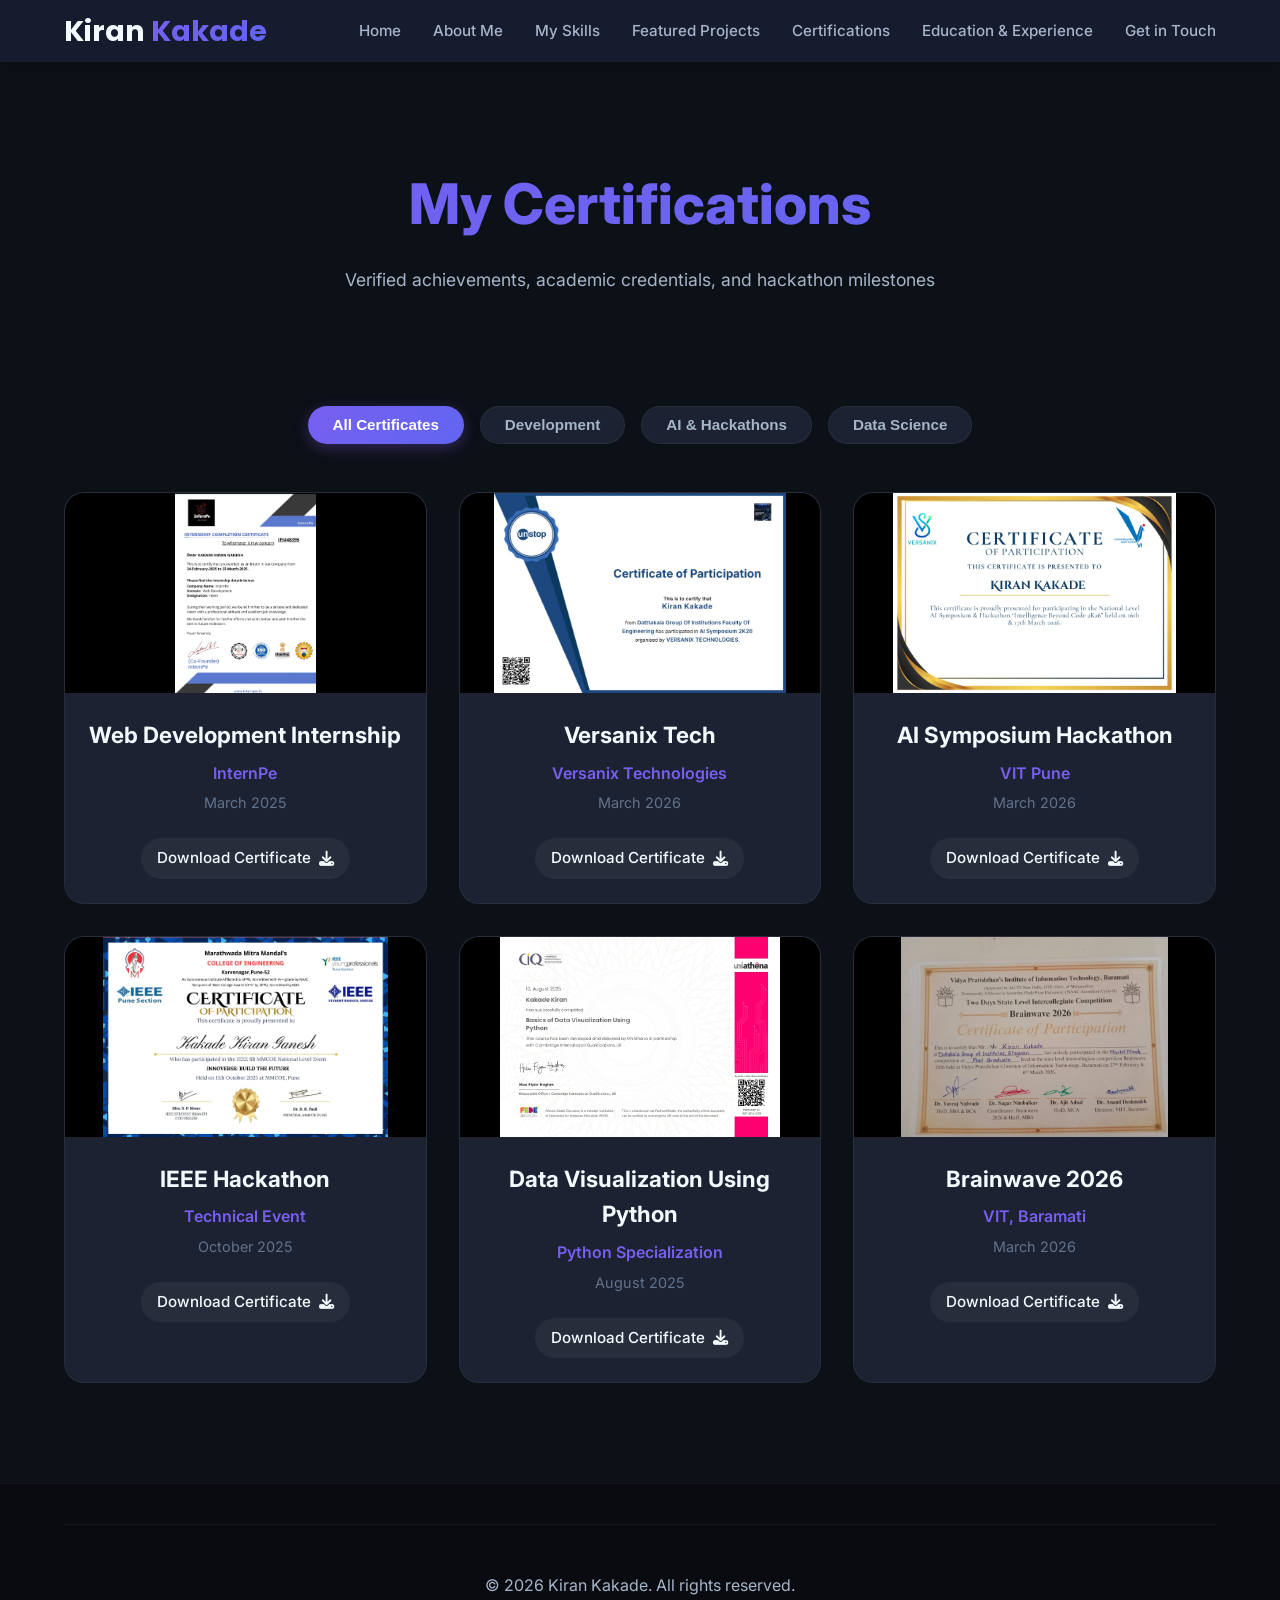
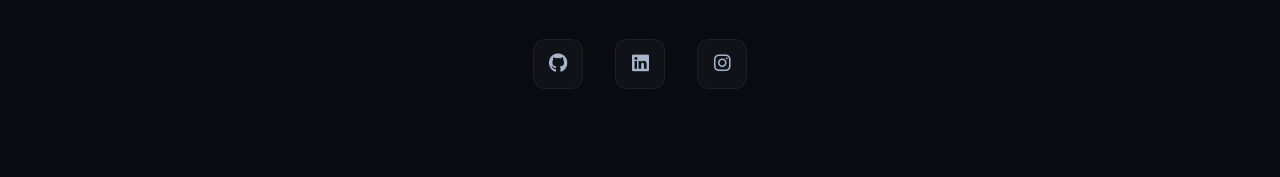
==== commit 44808a02: "chore: rename certificates, fix typos, simplify home certifications, add certificates page, and appl" ====
--- a/certificates.html
+++ b/certificates.html
@@ -6,7 +6,6 @@
     <meta name="viewport" content="width=device-width, initial-scale=1.0">
     <title>Kiran Kakade | Certifications</title>
     <meta name="description" content="Verified academic certifications, coding credentials, and hackathon achievements of Kiran Kakade.">
-    <link rel="icon" type="image/png" href="kiran.png">
 
     <!-- Google Fonts -->
     <link rel="preconnect" href="https://fonts.googleapis.com">
--- a/style.css
+++ b/style.css
@@ -3,24 +3,43 @@
 
 /* CSS Variables */
 :root {
-    --background-color: #0c0f16;
-    --background-secondary: #080a0f;
-    --card-color: #1a1f2e;
-    --card-hover: #22293d;
-    --primary-color: #8b5cf6;
-    --primary-gradient: linear-gradient(135deg, #8b5cf6 0%, #6366f1 100%);
+    /* HSL base tones */
+    --primary-hsl: 250, 84%, 66%;
+    --primary-gradient-hsl-end: 238, 83%, 66%;
+    
+    --bg-hsl: 222, 30%, 7%;
+    --bg-sec-hsl: 222, 31%, 5%;
+    --card-hsl: 223, 28%, 15%;
+    --card-hover-hsl: 223, 28%, 19%;
+    --text-hsl: 210, 100%, 98%;
+    --text-sec-hsl: 215, 25%, 72%;
+    --text-muted-hsl: 217, 18%, 47%;
+    
+    --background-color: HSL(var(--bg-hsl));
+    --background-secondary: HSL(var(--bg-sec-hsl));
+    --card-color: HSL(var(--card-hsl));
+    --card-hover: HSL(var(--card-hover-hsl));
+    --primary-color: HSL(var(--primary-hsl));
+    --primary-gradient: linear-gradient(135deg, HSL(var(--primary-hsl)) 0%, HSL(var(--primary-gradient-hsl-end)) 100%);
     --accent-gradient: linear-gradient(135deg, #e5e7eb 0%, #9ca3af 100%);
     --blue-gradient: linear-gradient(135deg, #cbd5e1 0%, #94a3b8 100%);
     --green-gradient: linear-gradient(135deg, #2dd4bf 0%, #10b981 100%);
-    --text-color: #f8fafc;
-    --text-secondary: #94a3b8;
-    --text-muted: #64748b;
+    --text-color: HSL(var(--text-hsl));
+    --text-secondary: HSL(var(--text-sec-hsl));
+    --text-muted: HSL(var(--text-muted-hsl));
+    
     --shadow-sm: 0 2px 10px rgba(0, 0, 0, 0.2);
     --shadow-md: 0 4px 25px rgba(0, 0, 0, 0.4);
     --shadow-lg: 0 10px 50px rgba(0, 0, 0, 0.6);
     --shadow-glow: 0 0 35px rgba(139, 92, 246, 0.3);
     --transition: all 0.4s cubic-bezier(0.25, 1, 0.5, 1);
-}
+    
+    --card-inner-bg: rgba(255, 255, 255, 0.03);
+    --border-light: rgba(255, 255, 255, 0.05);
+    --nav-bg: rgba(26, 31, 53, 0.8);
+    --nav-scrolled: rgba(26, 31, 53, 0.95);
+}
+
 
 /* Global Styles */
 * {
@@ -32,20 +51,23 @@
 html {
     scroll-behavior: smooth;
     overflow-x: hidden;
+    width: 100%;
 }
 
 body {
     font-family: 'Inter', 'Poppins', sans-serif;
     background: var(--background-color);
     color: var(--text-color);
-    line-height: 1.7;
+    line-height: 1.6;
     overflow-x: hidden;
+    width: 100%;
+    -webkit-font-smoothing: antialiased;
 }
 
 .container {
     max-width: 1200px;
     margin: 0 auto;
-    padding: 0 2rem;
+    padding: 0 1.5rem;
 }
 
 /* Section Styling */
@@ -56,7 +78,7 @@
 
 section h2 {
     text-align: center;
-    font-size: 3rem;
+    font-size: 2.5rem;
     font-weight: 800;
     margin-bottom: 1rem;
     background: var(--primary-gradient);
@@ -66,6 +88,12 @@
     position: relative;
 }
 
+@media (max-width: 768px) {
+    section h2 {
+        font-size: 2rem;
+    }
+}
+
 .section-subtitle {
     text-align: center;
     color: var(--text-secondary);
@@ -82,7 +110,7 @@
     width: 100%;
     z-index: 1000;
     transition: var(--transition);
-    background: rgba(26, 31, 53, 0.8);
+    background: var(--nav-bg);
     backdrop-filter: blur(10px);
     box-shadow: 0 2px 10px rgba(0, 0, 0, 0.1);
     padding: 0.5rem 0;
@@ -95,10 +123,10 @@
 }
 
 .navbar.scrolled {
-    background: rgba(26, 31, 53, 0.95);
+    background: var(--nav-scrolled);
     backdrop-filter: blur(20px);
     box-shadow: var(--shadow-md);
-    border-bottom: 1px solid rgba(255, 255, 255, 0.1);
+    border-bottom: 1px solid var(--border-light);
 }
 
 .logo {
@@ -337,7 +365,7 @@
 
 .btn-download {
     background: var(--green-gradient);
-    color: var(--text-color);
+    color: var(--background-color);
 }
 
 .btn-download:hover {
@@ -510,8 +538,8 @@
 
 .about-stats {
     display: grid;
-    grid-template-columns: repeat(4, 1fr);
-    gap: 1.5rem;
+    grid-template-columns: repeat(auto-fit, minmax(140px, 1fr));
+    gap: 1rem;
     margin: 2.5rem 0;
 }
 
@@ -555,7 +583,7 @@
 /* Skills Section */
 .skills-categories {
     display: grid;
-    grid-template-columns: repeat(auto-fit, minmax(300px, 1fr));
+    grid-template-columns: repeat(auto-fit, minmax(min(100%, 300px), 1fr));
     gap: 2.5rem;
 }
 
@@ -574,7 +602,7 @@
 }
 
 .skill-category h3 {
-    font-size: 1.3rem;
+    font-size: 1.4rem;
     margin-bottom: 1.5rem;
     color: var(--text-color);
     display: flex;
@@ -598,8 +626,8 @@
 }
 
 .skill-box {
-    background: rgba(255, 255, 255, 0.03);
-    border: 1px solid rgba(255, 255, 255, 0.05);
+    background: var(--card-inner-bg);
+    border: 1px solid var(--border-light);
     border-radius: 14px;
     padding: 1.2rem 0.8rem;
     display: flex;
@@ -695,13 +723,13 @@
 
 .ai-skills-container {
     display: grid;
-    grid-template-columns: repeat(auto-fit, minmax(280px, 1fr));
+    grid-template-columns: repeat(auto-fit, minmax(min(100%, 280px), 1fr));
     gap: 2rem;
     margin-top: 3rem;
 }
 
 .ai-skill-card {
-    background: rgba(255, 255, 255, 0.03);
+    background: var(--card-inner-bg);
     border: 1px solid rgba(16, 185, 129, 0.2);
     border-radius: 16px;
     padding: 2.5rem 2rem;
@@ -820,15 +848,15 @@
 
 .projects-grid {
     display: grid;
-    grid-template-columns: repeat(auto-fill, minmax(350px, 1fr));
-    gap: 2.5rem;
+    grid-template-columns: repeat(auto-fill, minmax(min(100%, 320px), 1fr));
+    gap: 2rem;
 }
 
 .project-card {
-    background: rgba(255, 255, 255, 0.03);
+    background: var(--card-color);
     border-radius: 24px;
     overflow: hidden;
-    border: 1px solid rgba(255, 255, 255, 0.05);
+    border: 1px solid var(--border-light);
     transition: all 0.5s cubic-bezier(0.4, 0, 0.2, 1);
     backdrop-filter: blur(10px);
     display: flex;
@@ -1038,7 +1066,7 @@
 
 .project-links .btn-demo, .project-links .btn-github {
     padding: 0.6rem 1.2rem;
-    border-radius: 8px;
+    border-radius: 50px;
     font-size: 0.9rem;
     font-weight: 600;
     transition: var(--transition);
@@ -1050,16 +1078,15 @@
 }
 
 .project-links .btn-demo {
-    background: #10b981;
+    background: var(--primary-gradient);
     color: white !important;
-    border: 1px solid #10b981;
+    border: none;
+    box-shadow: 0 4px 15px rgba(139, 92, 246, 0.3);
 }
 
 .project-links .btn-demo:hover {
-    background: #059669;
-    border-color: #059669;
     transform: translateY(-3px) !important;
-    box-shadow: 0 4px 15px rgba(16, 185, 129, 0.3);
+    box-shadow: 0 8px 25px rgba(139, 92, 246, 0.5);
 }
 
 .project-links .btn-github {
@@ -1143,15 +1170,15 @@
 
 .timeline-content {
     padding: 2rem;
-    background: #1a1f2e;
+    background: var(--card-color);
     border-radius: 15px;
-    border: 1px solid rgba(255, 255, 255, 0.05);
+    border: 1px solid var(--border-light);
     transition: var(--transition);
 }
 
 .timeline-content:hover {
     transform: translateY(-5px);
-    background: #22293d;
+    background: var(--card-hover);
     border-color: rgba(129, 140, 248, 0.3);
 }
 
@@ -1282,7 +1309,7 @@
     background: var(--primary-gradient);
     color: var(--text-color);
     border: none;
-    border-radius: 10px;
+    border-radius: 50px;
     font-size: 1.1rem;
     font-weight: 600;
     cursor: pointer;
@@ -1292,6 +1319,14 @@
 .contact-form button:hover {
     transform: translateY(-3px);
     box-shadow: var(--shadow-glow);
+}
+
+.contact-form button:disabled {
+    background: var(--text-muted);
+    cursor: not-allowed;
+    transform: none;
+    box-shadow: none;
+    opacity: 0.6;
 }
 
 #responseMsg {
@@ -1429,53 +1464,182 @@
 @media (max-width: 992px) {
     .about-content, .contact-content, .footer-content {
         grid-template-columns: 1fr;
-        gap: 2rem;
+        gap: 3rem;
+    }
+    .projects {
+        background: var(--background-secondary);
     }
     .hero-content h1 {
         font-size: 3rem;
     }
+    .about-text {
+        text-align: center;
+    }
+    .about-buttons {
+        justify-content: center;
+    }
 }
 
 @media (max-width: 768px) {
+    .navbar {
+        padding: 0.8rem 0;
+    }
+    .logo {
+        font-size: 1.5rem;
+    }
     .nav-menu {
         position: fixed;
         left: -100%;
-        top: 50px;
+        top: 0;
         flex-direction: column;
-        background: var(--background-secondary);
+        background: rgba(8, 10, 15, 0.98);
+        backdrop-filter: blur(20px);
         width: 100%;
+        height: 100vh;
+        justify-content: center;
+        align-items: center;
         text-align: center;
-        transition: 0.3s;
+        transition: 0.5s cubic-bezier(0.77,0.2,0.05,1.0);
         padding: 2rem 0;
+        z-index: 999;
     }
     .nav-menu.active {
         left: 0;
     }
+    .nav-menu li {
+        margin: 1.2rem 0;
+    }
+    .nav-menu li a {
+        font-size: 1.3rem;
+    }
     .hamburger {
         display: flex;
-    }
+        z-index: 1001;
+    }
+    .hero {
+        padding: 4rem 1rem;
+    }
+    .hero-content h1 {
+        font-size: 2rem;
+        word-break: break-word;
+    }
+    .hero-greeting {
+        font-size: 1rem;
+    }
+    .typewriter {
+        font-size: 1.1rem;
+    }
+    .hero-description {
+        font-size: 1rem;
+        padding: 0 1rem;
+    }
+    
+    .about-text h3 {
+        font-size: 1.5rem;
+    }
+    .profile-image {
+        width: 240px;
+    }
+
     .timeline::after {
         left: 31px;
     }
     .timeline-item {
         width: 100%;
-        padding-left: 70px;
-        padding-right: 25px;
+        padding-left: 60px;
+        padding-right: 1rem;
+        text-align: left !important;
     }
     .timeline-item::after {
-        left: 17px;
+        left: 31px;
+    }
+    .timeline-item::before {
+        left: 21px !important;
     }
     .timeline-item:nth-child(even) {
         left: 0;
     }
 }
 
+@media (max-width: 480px) {
+    .hero-content h1 {
+        font-size: 1.8rem;
+    }
+    .about-text h3 {
+        font-size: 1.3rem;
+    }
+    .btn {
+        width: 100%;
+        justify-content: center;
+        padding: 0.8rem 1.2rem;
+    }
+    .info-item p {
+        word-break: break-all;
+    }
+    .contact-info {
+        gap: 1rem;
+    }
+    .info-item {
+        padding: 1rem;
+        gap: 1rem;
+    }
+    .info-item i {
+        width: 40px;
+        height: 40px;
+        font-size: 1.2rem;
+    }
+    .info-item h3 {
+        font-size: 1.1rem;
+    }
+    .contact-form input, .contact-form textarea {
+        padding: 0.8rem 1rem;
+    }
+    .hero-socials {
+        gap: 0.8rem;
+    }
+    .hero-socials a {
+        width: 42px;
+        height: 42px;
+        font-size: 1.1rem;
+    }
+    .section-subtitle {
+        font-size: 0.95rem;
+    }
+    .stat-item h4 {
+        font-size: 1.5rem;
+    }
+    .skill-category, .ai-skill-card, .project-info, .timeline-content, .info-item, .cert-info {
+        padding: 1.2rem 1rem;
+    }
+    .project-image, .certificate-image {
+        height: 180px;
+    }
+    .skills-grid {
+        grid-template-columns: repeat(auto-fill, minmax(80px, 1fr));
+        gap: 0.8rem;
+    }
+    .projects-grid, .certificates-grid {
+        gap: 1.5rem;
+    }
+    .footer-bottom {
+        padding: 2rem 0;
+    }
+    .footer-icons {
+        gap: 1rem;
+    }
+    .footer-icons a {
+        width: 40px;
+        height: 40px;
+        font-size: 1rem;
+    }
+}
+
 .scroll-to-top {
     position: fixed;
-    bottom: 2rem;
-    right: 2rem;
-    width: 50px;
-    height: 50px;
+    bottom: 1.5rem;
+    right: 1.5rem;
+    width: 45px;
+    height: 45px;
     background: var(--primary-gradient);
     color: white;
     border-radius: 50%;
@@ -1494,6 +1658,11 @@
     visibility: visible;
 }
 
+.scroll-to-top:hover {
+    transform: translateY(-5px) scale(1.1);
+    box-shadow: var(--shadow-glow);
+}
+
 /* Certificates Section */
 .certificates {
     padding: 100px 0;
@@ -1501,7 +1670,7 @@
 
 .certificates-grid {
     display: grid;
-    grid-template-columns: repeat(auto-fit, minmax(300px, 1fr));
+    grid-template-columns: repeat(auto-fit, minmax(min(100%, 300px), 1fr));
     gap: 2rem;
     margin-top: 3rem;
 }
@@ -1510,7 +1679,7 @@
     background: var(--card-color);
     padding: 0; /* Remove padding for image layout */
     border-radius: 20px;
-    border: 1px solid rgba(255, 255, 255, 0.05);
+    border: 1px solid var(--border-light);
     text-align: center;
     transition: var(--transition);
     position: relative;
@@ -1528,7 +1697,8 @@
 .certificate-image img {
     width: 100%;
     height: 100%;
-    object-fit: cover;
+    object-fit: contain;
+    background: #000;
     transition: var(--transition);
 }
 
@@ -1577,7 +1747,7 @@
 }
 
 .certificate-card h3 {
-    font-size: 1.3rem;
+    font-size: 1.4rem;
     margin-bottom: 0.5rem;
     color: var(--text-color);
 }
@@ -1612,4 +1782,127 @@
     background: var(--primary-gradient);
     color: var(--text-color);
     transform: scale(1.05);
+}
+
+
+/* ==========================================================================
+   Scroll Reveal Animations
+   ========================================================================== */
+.reveal {
+    position: relative;
+    opacity: 0;
+    transform: translateY(50px);
+    transition: all 0.8s cubic-bezier(0.25, 1, 0.5, 1);
+}
+
+.reveal.active {
+    opacity: 1;
+    transform: translateY(0);
+}
+
+/* ==========================================================================
+   Certificates Page: Filter Tabs & Gallery Styles
+   ========================================================================== */
+.filter-container {
+    display: flex;
+    justify-content: center;
+    gap: 1rem;
+    margin-bottom: 3rem;
+    flex-wrap: wrap;
+}
+
+.filter-btn {
+    padding: 0.6rem 1.5rem;
+    border-radius: 50px;
+    border: 1px solid var(--border-light);
+    background: var(--card-color);
+    color: var(--text-secondary);
+    font-weight: 600;
+    font-size: 0.95rem;
+    cursor: pointer;
+    transition: var(--transition);
+}
+
+.filter-btn:hover, .filter-btn.active {
+    background: var(--primary-gradient);
+    color: #ffffff;
+    border-color: transparent;
+    box-shadow: 0 4px 15px rgba(139, 92, 246, 0.3);
+}
+
+/* Certificate Cards Filter Transition */
+.certificate-card {
+    transition: opacity 0.4s ease, transform 0.4s ease, display 0.4s ease;
+}
+
+.certificate-card.hidden {
+    display: none;
+    opacity: 0;
+    transform: scale(0.95) translateY(20px);
+}
+
+/* ==========================================================================
+   Lightbox Image Modal
+   ========================================================================== */
+.lightbox-modal {
+    position: fixed;
+    top: 0;
+    left: 0;
+    width: 100%;
+    height: 100%;
+    background: rgba(8, 10, 15, 0.95);
+    backdrop-filter: blur(15px);
+    z-index: 2000;
+    display: flex;
+    align-items: center;
+    justify-content: center;
+    opacity: 0;
+    visibility: hidden;
+    transition: opacity 0.4s ease, visibility 0.4s ease;
+}
+
+
+.lightbox-modal.active {
+    opacity: 1;
+    visibility: visible;
+}
+
+.lightbox-content {
+    position: relative;
+    max-width: 90%;
+    max-height: 85%;
+    display: flex;
+    align-items: center;
+    justify-content: center;
+}
+
+.lightbox-img {
+    max-width: 100%;
+    max-height: 80vh;
+    border-radius: 8px;
+    border: 1px solid var(--border-light);
+    box-shadow: var(--shadow-lg);
+    transform: scale(0.9);
+    transition: transform 0.4s cubic-bezier(0.34, 1.56, 0.64, 1);
+}
+
+.lightbox-modal.active .lightbox-img {
+    transform: scale(1);
+}
+
+.lightbox-close {
+    position: absolute;
+    top: -50px;
+    right: 0;
+    background: transparent;
+    border: none;
+    color: var(--text-color);
+    font-size: 2rem;
+    cursor: pointer;
+    transition: var(--transition);
+}
+
+.lightbox-close:hover {
+    color: var(--primary-color);
+    transform: scale(1.1);
 }
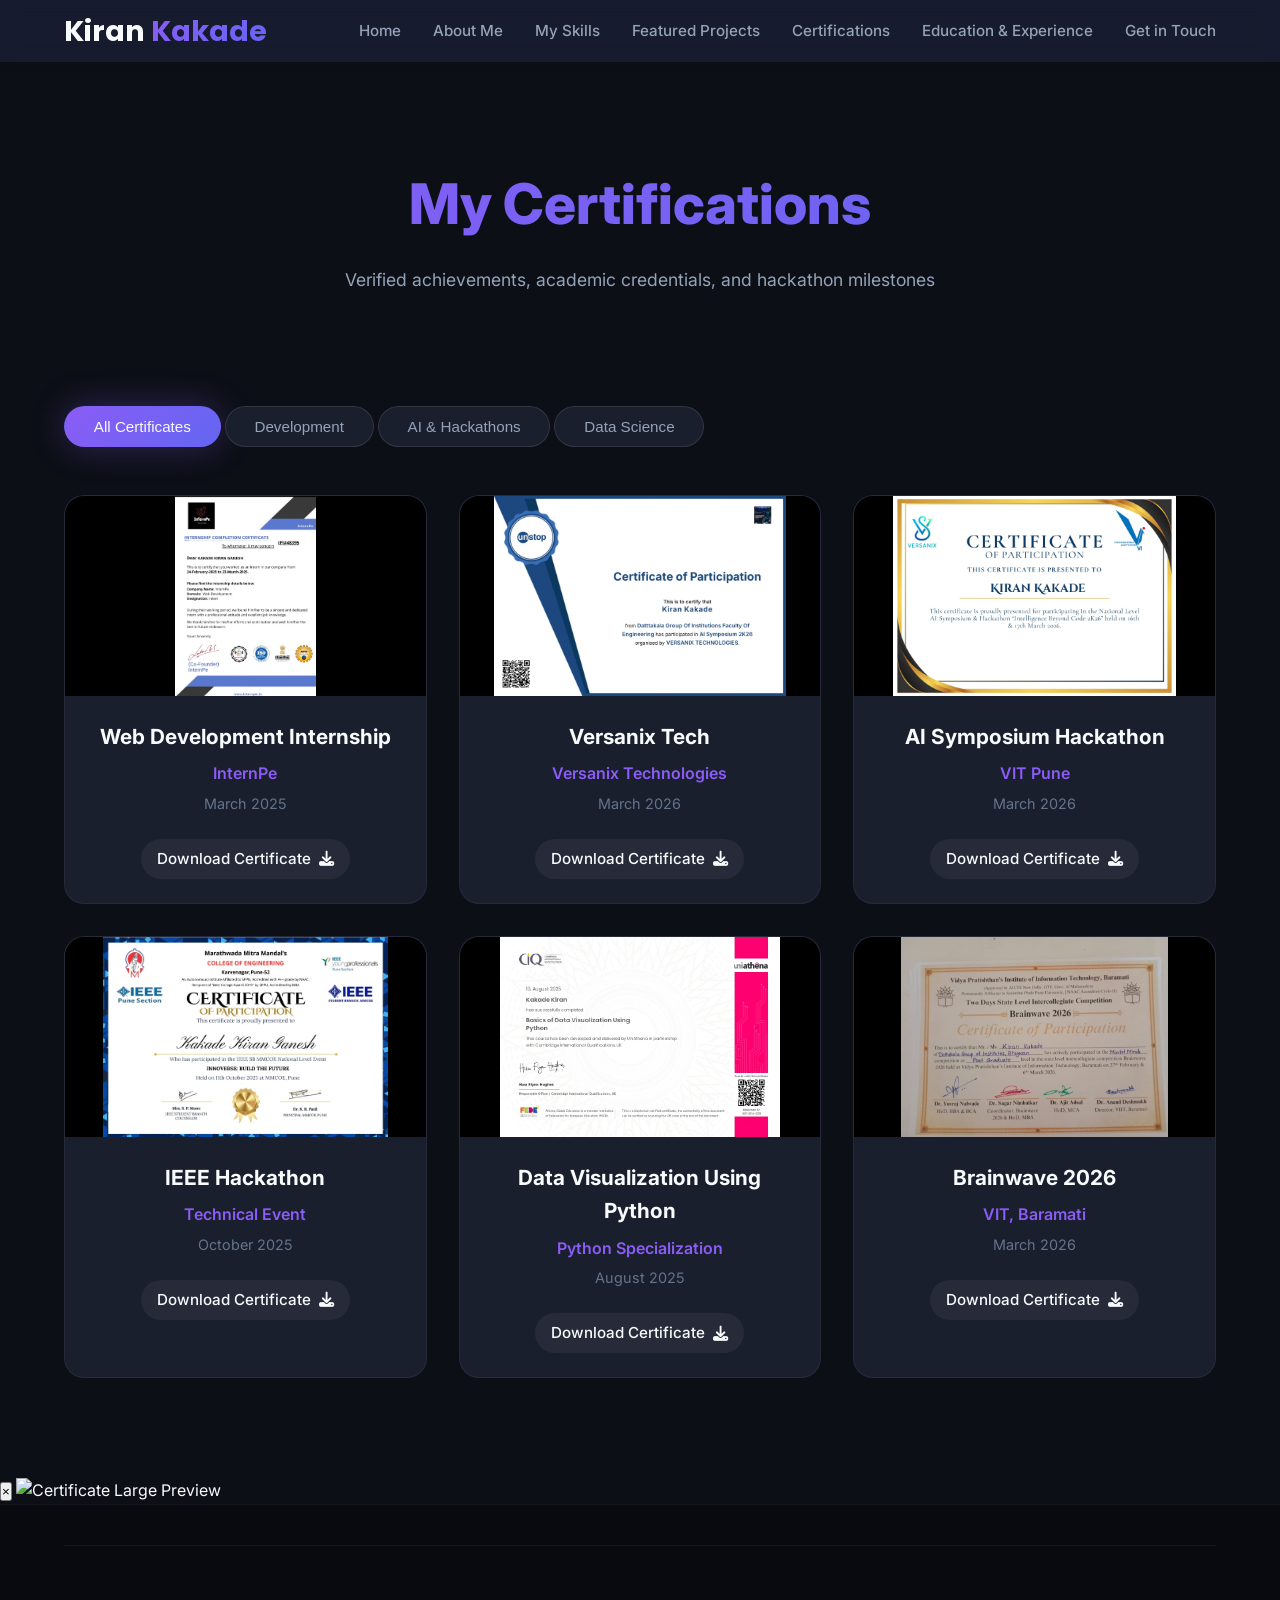
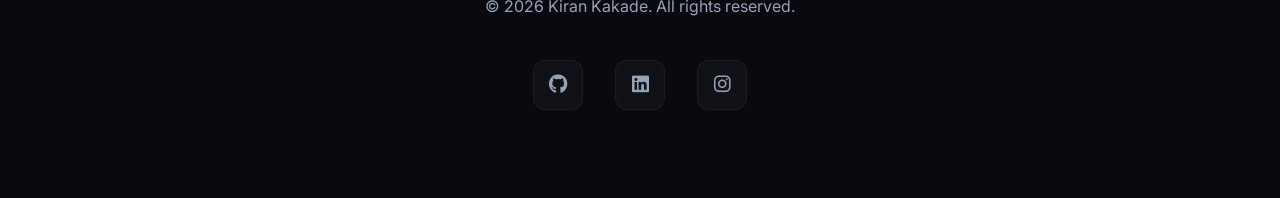
==== commit aa71cced: "feat: use circular-cropped favicon.png for search engine icon" ====
--- a/certificates.html
+++ b/certificates.html
@@ -6,6 +6,7 @@
     <meta name="viewport" content="width=device-width, initial-scale=1.0">
     <title>Kiran Kakade | Certifications</title>
     <meta name="description" content="Verified academic certifications, coding credentials, and hackathon achievements of Kiran Kakade.">
+    <link rel="icon" type="image/png" href="favicon.png">
 
     <!-- Google Fonts -->
     <link rel="preconnect" href="https://fonts.googleapis.com">
--- a/style.css
+++ b/style.css
@@ -3,43 +3,24 @@
 
 /* CSS Variables */
 :root {
-    /* HSL base tones */
-    --primary-hsl: 250, 84%, 66%;
-    --primary-gradient-hsl-end: 238, 83%, 66%;
-    
-    --bg-hsl: 222, 30%, 7%;
-    --bg-sec-hsl: 222, 31%, 5%;
-    --card-hsl: 223, 28%, 15%;
-    --card-hover-hsl: 223, 28%, 19%;
-    --text-hsl: 210, 100%, 98%;
-    --text-sec-hsl: 215, 25%, 72%;
-    --text-muted-hsl: 217, 18%, 47%;
-    
-    --background-color: HSL(var(--bg-hsl));
-    --background-secondary: HSL(var(--bg-sec-hsl));
-    --card-color: HSL(var(--card-hsl));
-    --card-hover: HSL(var(--card-hover-hsl));
-    --primary-color: HSL(var(--primary-hsl));
-    --primary-gradient: linear-gradient(135deg, HSL(var(--primary-hsl)) 0%, HSL(var(--primary-gradient-hsl-end)) 100%);
+    --background-color: #0c0f16;
+    --background-secondary: #080a0f;
+    --card-color: #1a1f2e;
+    --card-hover: #22293d;
+    --primary-color: #8b5cf6;
+    --primary-gradient: linear-gradient(135deg, #8b5cf6 0%, #6366f1 100%);
     --accent-gradient: linear-gradient(135deg, #e5e7eb 0%, #9ca3af 100%);
     --blue-gradient: linear-gradient(135deg, #cbd5e1 0%, #94a3b8 100%);
     --green-gradient: linear-gradient(135deg, #2dd4bf 0%, #10b981 100%);
-    --text-color: HSL(var(--text-hsl));
-    --text-secondary: HSL(var(--text-sec-hsl));
-    --text-muted: HSL(var(--text-muted-hsl));
-    
+    --text-color: #f8fafc;
+    --text-secondary: #94a3b8;
+    --text-muted: #64748b;
     --shadow-sm: 0 2px 10px rgba(0, 0, 0, 0.2);
     --shadow-md: 0 4px 25px rgba(0, 0, 0, 0.4);
     --shadow-lg: 0 10px 50px rgba(0, 0, 0, 0.6);
     --shadow-glow: 0 0 35px rgba(139, 92, 246, 0.3);
     --transition: all 0.4s cubic-bezier(0.25, 1, 0.5, 1);
-    
-    --card-inner-bg: rgba(255, 255, 255, 0.03);
-    --border-light: rgba(255, 255, 255, 0.05);
-    --nav-bg: rgba(26, 31, 53, 0.8);
-    --nav-scrolled: rgba(26, 31, 53, 0.95);
-}
-
+}
 
 /* Global Styles */
 * {
@@ -110,7 +91,7 @@
     width: 100%;
     z-index: 1000;
     transition: var(--transition);
-    background: var(--nav-bg);
+    background: rgba(26, 31, 53, 0.8);
     backdrop-filter: blur(10px);
     box-shadow: 0 2px 10px rgba(0, 0, 0, 0.1);
     padding: 0.5rem 0;
@@ -123,10 +104,10 @@
 }
 
 .navbar.scrolled {
-    background: var(--nav-scrolled);
+    background: rgba(26, 31, 53, 0.95);
     backdrop-filter: blur(20px);
     box-shadow: var(--shadow-md);
-    border-bottom: 1px solid var(--border-light);
+    border-bottom: 1px solid rgba(255, 255, 255, 0.1);
 }
 
 .logo {
@@ -365,7 +346,7 @@
 
 .btn-download {
     background: var(--green-gradient);
-    color: var(--background-color);
+    color: var(--text-color);
 }
 
 .btn-download:hover {
@@ -602,7 +583,7 @@
 }
 
 .skill-category h3 {
-    font-size: 1.4rem;
+    font-size: 1.3rem;
     margin-bottom: 1.5rem;
     color: var(--text-color);
     display: flex;
@@ -626,8 +607,8 @@
 }
 
 .skill-box {
-    background: var(--card-inner-bg);
-    border: 1px solid var(--border-light);
+    background: rgba(255, 255, 255, 0.03);
+    border: 1px solid rgba(255, 255, 255, 0.05);
     border-radius: 14px;
     padding: 1.2rem 0.8rem;
     display: flex;
@@ -729,7 +710,7 @@
 }
 
 .ai-skill-card {
-    background: var(--card-inner-bg);
+    background: rgba(255, 255, 255, 0.03);
     border: 1px solid rgba(16, 185, 129, 0.2);
     border-radius: 16px;
     padding: 2.5rem 2rem;
@@ -853,10 +834,10 @@
 }
 
 .project-card {
-    background: var(--card-color);
+    background: rgba(255, 255, 255, 0.03);
     border-radius: 24px;
     overflow: hidden;
-    border: 1px solid var(--border-light);
+    border: 1px solid rgba(255, 255, 255, 0.05);
     transition: all 0.5s cubic-bezier(0.4, 0, 0.2, 1);
     backdrop-filter: blur(10px);
     display: flex;
@@ -1066,7 +1047,7 @@
 
 .project-links .btn-demo, .project-links .btn-github {
     padding: 0.6rem 1.2rem;
-    border-radius: 50px;
+    border-radius: 8px;
     font-size: 0.9rem;
     font-weight: 600;
     transition: var(--transition);
@@ -1078,15 +1059,16 @@
 }
 
 .project-links .btn-demo {
-    background: var(--primary-gradient);
+    background: #10b981;
     color: white !important;
-    border: none;
-    box-shadow: 0 4px 15px rgba(139, 92, 246, 0.3);
+    border: 1px solid #10b981;
 }
 
 .project-links .btn-demo:hover {
+    background: #059669;
+    border-color: #059669;
     transform: translateY(-3px) !important;
-    box-shadow: 0 8px 25px rgba(139, 92, 246, 0.5);
+    box-shadow: 0 4px 15px rgba(16, 185, 129, 0.3);
 }
 
 .project-links .btn-github {
@@ -1170,15 +1152,15 @@
 
 .timeline-content {
     padding: 2rem;
-    background: var(--card-color);
+    background: #1a1f2e;
     border-radius: 15px;
-    border: 1px solid var(--border-light);
+    border: 1px solid rgba(255, 255, 255, 0.05);
     transition: var(--transition);
 }
 
 .timeline-content:hover {
     transform: translateY(-5px);
-    background: var(--card-hover);
+    background: #22293d;
     border-color: rgba(129, 140, 248, 0.3);
 }
 
@@ -1309,7 +1291,7 @@
     background: var(--primary-gradient);
     color: var(--text-color);
     border: none;
-    border-radius: 50px;
+    border-radius: 10px;
     font-size: 1.1rem;
     font-weight: 600;
     cursor: pointer;
@@ -1319,14 +1301,6 @@
 .contact-form button:hover {
     transform: translateY(-3px);
     box-shadow: var(--shadow-glow);
-}
-
-.contact-form button:disabled {
-    background: var(--text-muted);
-    cursor: not-allowed;
-    transform: none;
-    box-shadow: none;
-    opacity: 0.6;
 }
 
 #responseMsg {
@@ -1658,11 +1632,6 @@
     visibility: visible;
 }
 
-.scroll-to-top:hover {
-    transform: translateY(-5px) scale(1.1);
-    box-shadow: var(--shadow-glow);
-}
-
 /* Certificates Section */
 .certificates {
     padding: 100px 0;
@@ -1679,7 +1648,7 @@
     background: var(--card-color);
     padding: 0; /* Remove padding for image layout */
     border-radius: 20px;
-    border: 1px solid var(--border-light);
+    border: 1px solid rgba(255, 255, 255, 0.05);
     text-align: center;
     transition: var(--transition);
     position: relative;
@@ -1747,7 +1716,7 @@
 }
 
 .certificate-card h3 {
-    font-size: 1.4rem;
+    font-size: 1.3rem;
     margin-bottom: 0.5rem;
     color: var(--text-color);
 }
@@ -1782,127 +1751,4 @@
     background: var(--primary-gradient);
     color: var(--text-color);
     transform: scale(1.05);
-}
-
-
-/* ==========================================================================
-   Scroll Reveal Animations
-   ========================================================================== */
-.reveal {
-    position: relative;
-    opacity: 0;
-    transform: translateY(50px);
-    transition: all 0.8s cubic-bezier(0.25, 1, 0.5, 1);
-}
-
-.reveal.active {
-    opacity: 1;
-    transform: translateY(0);
-}
-
-/* ==========================================================================
-   Certificates Page: Filter Tabs & Gallery Styles
-   ========================================================================== */
-.filter-container {
-    display: flex;
-    justify-content: center;
-    gap: 1rem;
-    margin-bottom: 3rem;
-    flex-wrap: wrap;
-}
-
-.filter-btn {
-    padding: 0.6rem 1.5rem;
-    border-radius: 50px;
-    border: 1px solid var(--border-light);
-    background: var(--card-color);
-    color: var(--text-secondary);
-    font-weight: 600;
-    font-size: 0.95rem;
-    cursor: pointer;
-    transition: var(--transition);
-}
-
-.filter-btn:hover, .filter-btn.active {
-    background: var(--primary-gradient);
-    color: #ffffff;
-    border-color: transparent;
-    box-shadow: 0 4px 15px rgba(139, 92, 246, 0.3);
-}
-
-/* Certificate Cards Filter Transition */
-.certificate-card {
-    transition: opacity 0.4s ease, transform 0.4s ease, display 0.4s ease;
-}
-
-.certificate-card.hidden {
-    display: none;
-    opacity: 0;
-    transform: scale(0.95) translateY(20px);
-}
-
-/* ==========================================================================
-   Lightbox Image Modal
-   ========================================================================== */
-.lightbox-modal {
-    position: fixed;
-    top: 0;
-    left: 0;
-    width: 100%;
-    height: 100%;
-    background: rgba(8, 10, 15, 0.95);
-    backdrop-filter: blur(15px);
-    z-index: 2000;
-    display: flex;
-    align-items: center;
-    justify-content: center;
-    opacity: 0;
-    visibility: hidden;
-    transition: opacity 0.4s ease, visibility 0.4s ease;
-}
-
-
-.lightbox-modal.active {
-    opacity: 1;
-    visibility: visible;
-}
-
-.lightbox-content {
-    position: relative;
-    max-width: 90%;
-    max-height: 85%;
-    display: flex;
-    align-items: center;
-    justify-content: center;
-}
-
-.lightbox-img {
-    max-width: 100%;
-    max-height: 80vh;
-    border-radius: 8px;
-    border: 1px solid var(--border-light);
-    box-shadow: var(--shadow-lg);
-    transform: scale(0.9);
-    transition: transform 0.4s cubic-bezier(0.34, 1.56, 0.64, 1);
-}
-
-.lightbox-modal.active .lightbox-img {
-    transform: scale(1);
-}
-
-.lightbox-close {
-    position: absolute;
-    top: -50px;
-    right: 0;
-    background: transparent;
-    border: none;
-    color: var(--text-color);
-    font-size: 2rem;
-    cursor: pointer;
-    transition: var(--transition);
-}
-
-.lightbox-close:hover {
-    color: var(--primary-color);
-    transform: scale(1.1);
 }
